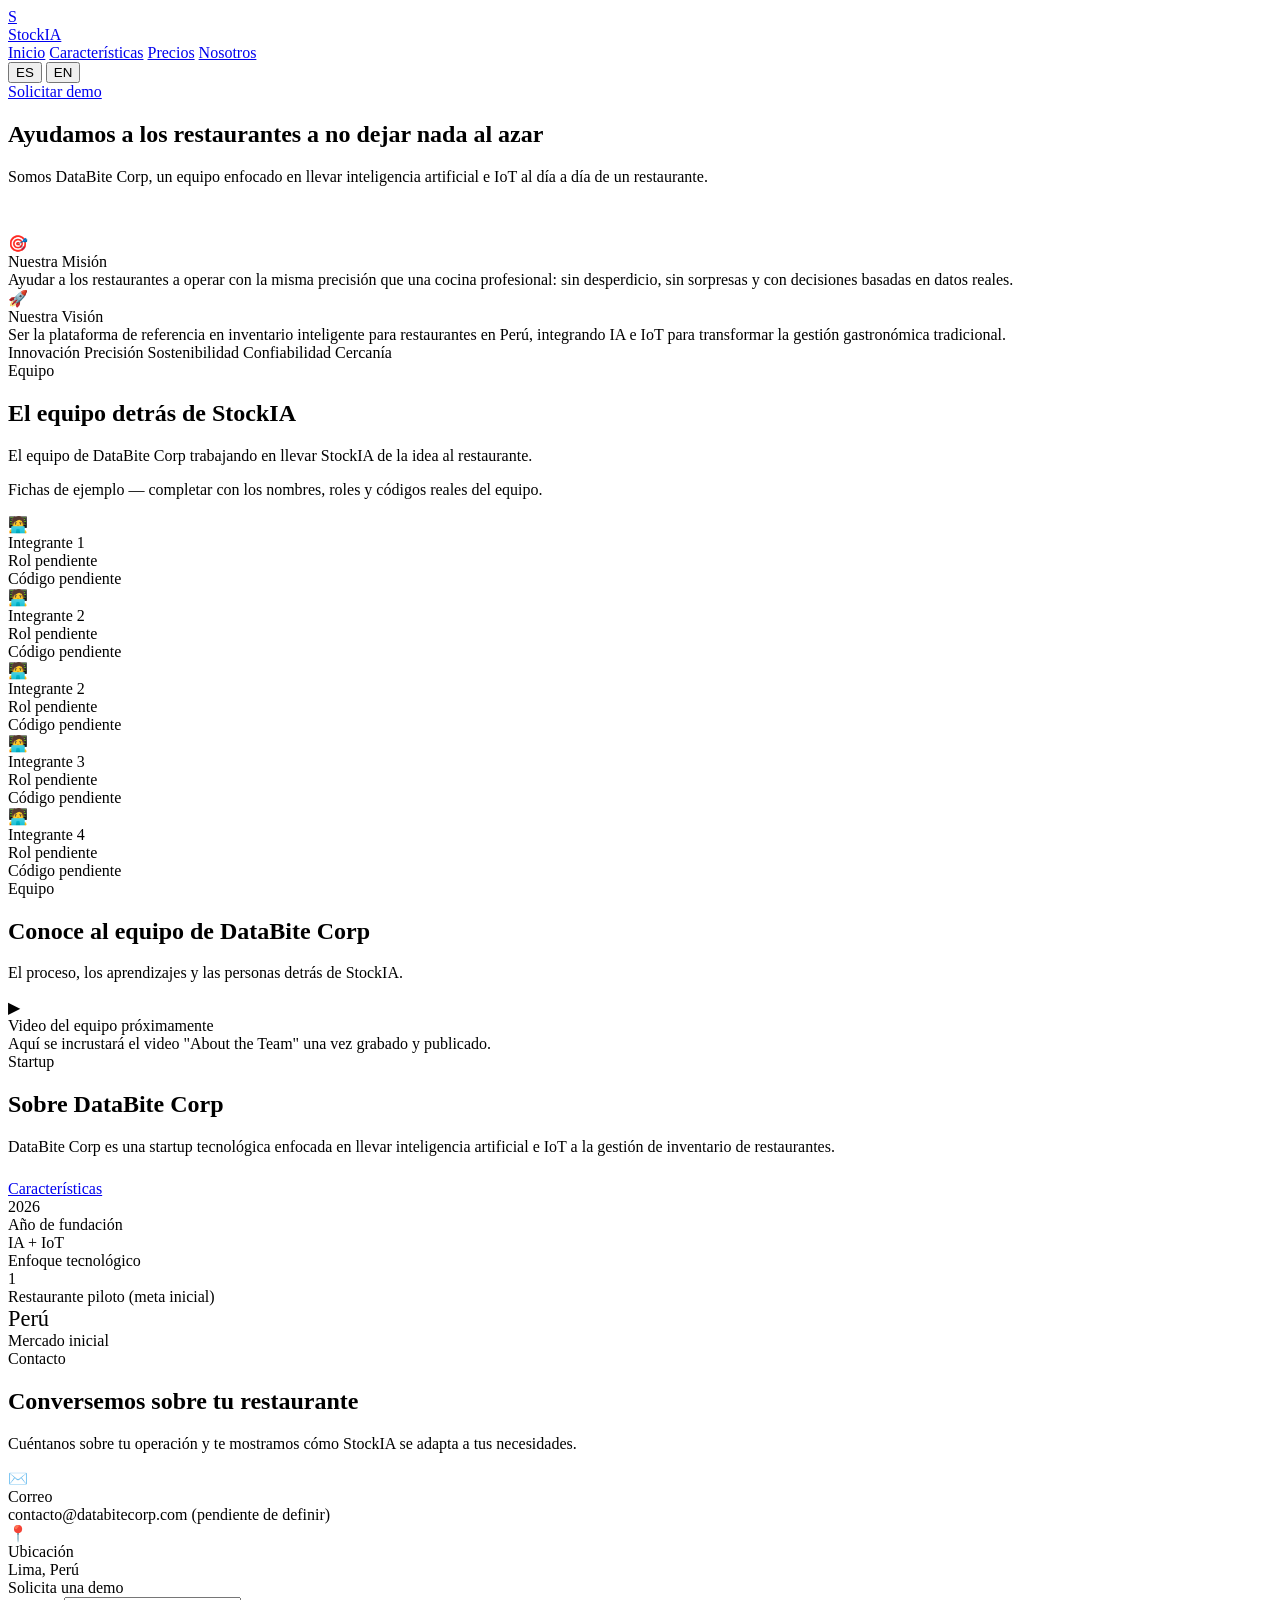
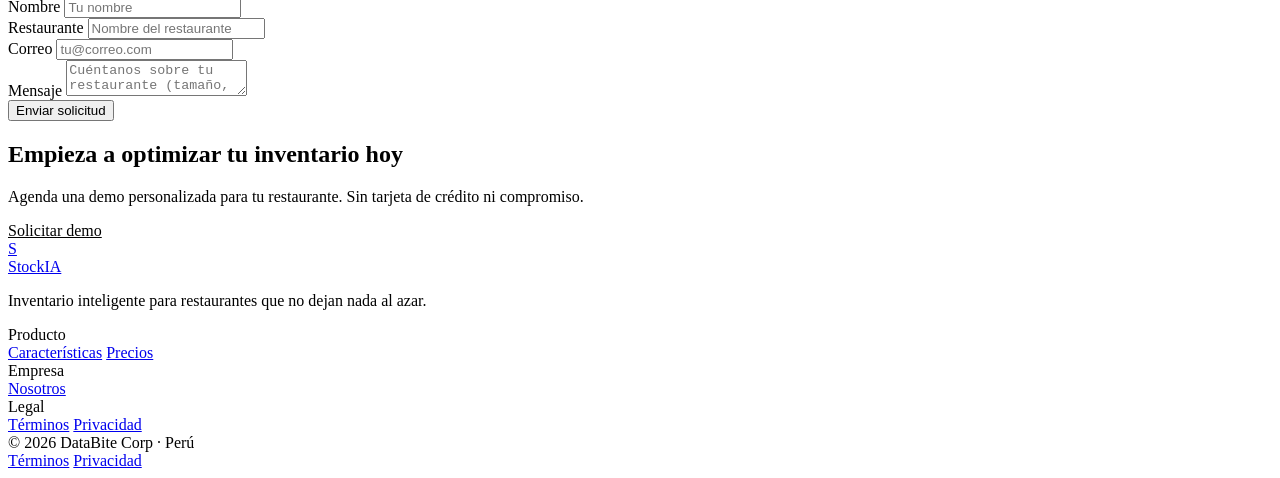
==== about.html @ 2efd03ab "feat: add about section" ====
<!DOCTYPE html>
<html lang="es">
<head>
  <meta charset="UTF-8" />
  <meta name="viewport" content="width=device-width, initial-scale=1.0" />
  <title>Nosotros — StockIA</title>
  <meta name="description" content="Somos DataBite Corp, el equipo detrás de StockIA, inventario inteligente para restaurantes." />
  <link rel="stylesheet" href="css/styles.css" />
</head>
<body>

<nav class="navbar">
  <div class="navbar-container">
    <a class="navbar-logo" href="index.html">
      <div class="logo-icon"><span>S</span></div>
      <span class="logo-name brand-font">StockIA</span>
    </a>
    <div class="navbar-links">
      <a href="index.html" data-i18n="nav.home">Inicio</a>
      <a href="features.html" data-i18n="nav.features">Características</a>
      <a href="pricing.html" data-i18n="nav.pricing">Precios</a>
      <a href="about.html" class="active" data-i18n="nav.about">Nosotros</a>
    </div>
    <div class="navbar-actions">
      <div class="lang-switcher">
        <button class="lang-btn active" data-lang="es">ES</button>
        <button class="lang-btn" data-lang="en">EN</button>
      </div>
      <a href="#" class="btn btn-primary btn-sm" data-i18n="nav.demo">Solicitar demo</a>
    </div>
  </div>
</nav>

<section class="about-hero">
  <div class="container">
    <h1 class="section-title white" data-i18n="ab.hero.title">
      Ayudamos a los restaurantes a no dejar nada al azar
    </h1>
    <p class="section-sub white" data-i18n="ab.hero.sub">
      Somos DataBite Corp, un equipo enfocado en llevar inteligencia artificial e IoT al día a día de un restaurante.
    </p>

    <div class="mission-grid" style="margin-top:3rem;">
      <div class="mission-card">
        <div class="mission-card-icon">🎯</div>
        <div class="mission-card-title" data-i18n="ab.m1.title">Nuestra Misión</div>
        <div class="mission-card-text" data-i18n="ab.m1.text">Ayudar a los restaurantes a operar con la misma precisión que una cocina profesional: sin desperdicio, sin sorpresas y con decisiones basadas en datos reales.</div>
      </div>
      <div class="mission-card">
        <div class="mission-card-icon">🚀</div>
        <div class="mission-card-title" data-i18n="ab.m2.title">Nuestra Visión</div>
        <div class="mission-card-text" data-i18n="ab.m2.text">Ser la plataforma de referencia en inventario inteligente para restaurantes en Perú, integrando IA e IoT para transformar la gestión gastronómica tradicional.</div>
      </div>
    </div>
 
    <div class="values-row">
      <span class="value-chip" data-i18n="ab.val1">Innovación</span>
      <span class="value-chip" data-i18n="ab.val2">Precisión</span>
      <span class="value-chip" data-i18n="ab.val3">Sostenibilidad</span>
      <span class="value-chip" data-i18n="ab.val4">Confiabilidad</span>
      <span class="value-chip" data-i18n="ab.val5">Cercanía</span>
    </div>
  </div>
</section>

<section class="team-section">
  <div class="container">
    <div class="section-header center">
      <span class="section-tag" data-i18n="ab.team.tag">Equipo</span>
      <h2 class="section-title" data-i18n="ab.team.title">El equipo detrás de StockIA</h2>
      <p class="section-sub" data-i18n="ab.team.sub">El equipo de DataBite Corp trabajando en llevar StockIA de la idea al restaurante.</p>
    </div>
    <p class="team-note" data-i18n="ab.team.note">Fichas de ejemplo — completar con los nombres, roles y códigos reales del equipo.</p>
    <div class="team-grid">

      <div class="team-card">
        <div class="team-avatar">🧑‍💻</div>
        <div class="team-name" data-i18n="ab.t1.name">Integrante 1</div>
        <div class="team-role" data-i18n="ab.t1.role">Rol pendiente</div>
        <span class="team-badge" data-i18n="ab.t1.badge">Código pendiente</span>
      </div>

      <div class="team-card">
        <div class="team-avatar">🧑‍💻</div>
        <div class="team-name" data-i18n="ab.t2.name">Integrante 2</div>
        <div class="team-role" data-i18n="ab.t2.role">Rol pendiente</div>
        <span class="team-badge" data-i18n="ab.t2.badge">Código pendiente</span>
      </div>

            <div class="team-card">
        <div class="team-avatar">🧑‍💻</div>
        <div class="team-name" data-i18n="ab.t3.name">Integrante 2</div>
        <div class="team-role" data-i18n="ab.t3.role">Rol pendiente</div>
        <span class="team-badge" data-i18n="ab.t3.badge">Código pendiente</span>
      </div>

      <div class="team-card">
        <div class="team-avatar">🧑‍💻</div>
        <div class="team-name" data-i18n="ab.t4.name">Integrante 3</div>
        <div class="team-role" data-i18n="ab.t4.role">Rol pendiente</div>
        <span class="team-badge" data-i18n="ab.t4.badge">Código pendiente</span>
      </div>

      <div class="team-card">
        <div class="team-avatar">🧑‍💻</div>
        <div class="team-name" data-i18n="ab.t5.name">Integrante 4</div>
        <div class="team-role" data-i18n="ab.t5.role">Rol pendiente</div>
        <span class="team-badge" data-i18n="ab.t5.badge">Código pendiente</span>
      </div>

    </div>
  </div>
</section>

<section class="video-section">
  <div class="container">
    <div class="section-header center">
      <span class="section-tag" data-i18n="ab.vid.tag">Equipo</span>
      <h2 class="section-title" data-i18n="ab.vid.title">Conoce al equipo de DataBite Corp</h2>
      <p class="section-sub" style="margin-inline:auto;" data-i18n="ab.vid.sub">El proceso, los aprendizajes y las personas detrás de StockIA.</p>
    </div>
    <!--
      PENDIENTE: cuando exista el video "About the Team", reemplazar el bloque
      .video-placeholder de abajo por:
      <div class="video-wrapper">
        <iframe src="https://www.youtube.com/embed/VIDEO_ID" title="DataBite Corp — About the Team"
          frameborder="0" allowfullscreen></iframe>
      </div>
    -->
    <div class="video-placeholder">
      <div class="video-placeholder-icon">▶</div>
      <div class="video-placeholder-title" data-i18n="ab.vid.ph.title">Video del equipo próximamente</div>
      <div class="video-placeholder-text" data-i18n="ab.vid.ph.text">Aquí se incrustará el video "About the Team" una vez grabado y publicado.</div>
    </div>
  </div>
</section>

<section class="startup-section">
  <div class="container">
    <div class="startup-grid">
      <div class="startup-text">
        <span class="section-tag" data-i18n="ab.s.tag">Startup</span>
        <h2 class="section-title" data-i18n="ab.s.title">Sobre DataBite Corp</h2>
        <p class="section-sub" data-i18n="ab.s.sub">DataBite Corp es una startup tecnológica enfocada en llevar inteligencia artificial e IoT a la gestión de inventario de restaurantes.</p>
        <div style="margin-top:1.5rem;">
          <a href="features.html" class="btn btn-primary" data-i18n="nav.features">Características</a>
        </div>
      </div>
      <div class="startup-stats">
        <div class="startup-stat">
          <div class="startup-stat-val" data-i18n="ab.s.s1.val">2026</div>
          <div class="startup-stat-lbl" data-i18n="ab.s.s1.lbl">Año de fundación</div>
        </div>
        <div class="startup-stat">
          <div class="startup-stat-val" data-i18n="ab.s.s2.val">IA + IoT</div>
          <div class="startup-stat-lbl" data-i18n="ab.s.s2.lbl">Enfoque tecnológico</div>
        </div>
        <div class="startup-stat">
          <div class="startup-stat-val" data-i18n="ab.s.s3.val">1</div>
          <div class="startup-stat-lbl" data-i18n="ab.s.s3.lbl">Restaurante piloto (meta inicial)</div>
        </div>
        <div class="startup-stat">
          <div class="startup-stat-val brand-font" style="font-size:1.4rem;" data-i18n="ab.s.s4.val">Perú</div>
          <div class="startup-stat-lbl" data-i18n="ab.s.s4.lbl">Mercado inicial</div>
        </div>
      </div>
    </div>
  </div>
</section>

<section class="contact-section" id="contacto">
  <div class="container">
    <div class="contact-grid">
      <div>
        <span class="section-tag" data-i18n="ct.tag">Contacto</span>
        <h2 class="section-title" data-i18n="ct.title">Conversemos sobre tu restaurante</h2>
        <p class="section-sub mb-8" data-i18n="ct.sub">Cuéntanos sobre tu operación y te mostramos cómo StockIA se adapta a tus necesidades.</p>
        <div class="contact-item">
          <div class="contact-icon-wrap">✉️</div>
          <div>
            <div class="contact-item-title" data-i18n="ct.mail.title">Correo</div>
            <div class="contact-item-val" data-i18n="ct.mail.val">contacto@databitecorp.com (pendiente de definir)</div>
          </div>
        </div>
        <div class="contact-item">
          <div class="contact-icon-wrap">📍</div>
          <div>
            <div class="contact-item-title" data-i18n="ct.loc.title">Ubicación</div>
            <div class="contact-item-val" data-i18n="ct.loc.val">Lima, Perú</div>
          </div>
        </div>
      </div>
      <div class="contact-form">
        <div class="form-title" data-i18n="ct.form.title">Solicita una demo</div>
        <form id="contactForm">
          <div class="form-row">
            <div class="form-group">
              <label class="form-label" data-i18n="ct.form.name">Nombre</label>
              <input class="form-input" type="text" data-i18n="ct.form.ph.name" placeholder="Tu nombre" required>
            </div>
            <div class="form-group">
              <label class="form-label" data-i18n="ct.form.business">Restaurante</label>
              <input class="form-input" type="text" data-i18n="ct.form.ph.business" placeholder="Nombre del restaurante">
            </div>
          </div>
          <div class="form-group">
            <label class="form-label" data-i18n="ct.form.email">Correo</label>
            <input class="form-input" type="email" data-i18n="ct.form.ph.email" placeholder="tu@correo.com" required>
          </div>
          <div class="form-group">
            <label class="form-label" data-i18n="ct.form.msg">Mensaje</label>
            <textarea class="form-textarea" data-i18n="ct.form.ph.msg" placeholder="Cuéntanos sobre tu restaurante (tamaño, tipo de cocina, etc.)"></textarea>
          </div>
          <button type="submit" class="btn btn-accent btn-full" data-i18n="ct.form.submit">Enviar solicitud</button>
        </form>
      </div>
    </div>
  </div>
</section>

<section class="cta-banner">
  <div class="container">
    <h2 class="section-title" data-i18n="cta.title">Empieza a optimizar tu inventario hoy</h2>
    <p class="section-sub white" data-i18n="cta.sub">Agenda una demo personalizada para tu restaurante. Sin tarjeta de crédito ni compromiso.</p>
    <div class="cta-banner-btns">
      <a href="#contacto" class="btn btn-lg" style="background:white;color:var(--primary);border-color:white;" data-i18n="cta.btn1">Solicitar demo</a>
    </div>
  </div>
</section>

<footer class="footer">
  <div class="container">
    <div class="footer-grid">
      <div class="footer-brand">
        <a class="navbar-logo" href="index.html">
          <div class="logo-icon"><span>S</span></div>
          <span class="logo-name brand-font">StockIA</span>
        </a>
        <p class="footer-tagline" data-i18n="ft.tagline">Inventario inteligente para restaurantes que no dejan nada al azar.</p>
      </div>
      <div>
        <div class="footer-col-title" data-i18n="ft.product">Producto</div>
        <div class="footer-links-list">
          <a href="features.html" data-i18n="nav.features">Características</a>
          <a href="pricing.html" data-i18n="nav.pricing">Precios</a>
        </div>
      </div>
      <div>
        <div class="footer-col-title" data-i18n="ft.company">Empresa</div>
        <div class="footer-links-list">
          <a href="about.html" data-i18n="nav.about">Nosotros</a>
        </div>
      </div>
      <div>
        <div class="footer-col-title" data-i18n="ft.legal">Legal</div>
        <div class="footer-links-list">
          <a href="#" data-i18n="ft.terms">Términos</a>
          <a href="#" data-i18n="ft.privacy">Privacidad</a>
        </div>
      </div>
    </div>
    <div class="footer-bottom">
      <span class="footer-copy" data-i18n="ft.copy">© 2026 DataBite Corp · Perú</span>
      <div class="footer-legal">
        <a href="#" data-i18n="ft.terms">Términos</a>
        <a href="#" data-i18n="ft.privacy">Privacidad</a>
      </div>
    </div>
  </div>
</footer>

<script src="js/i18n.js"></script>
<script src="js/main.js"></script>
</body>
</html>
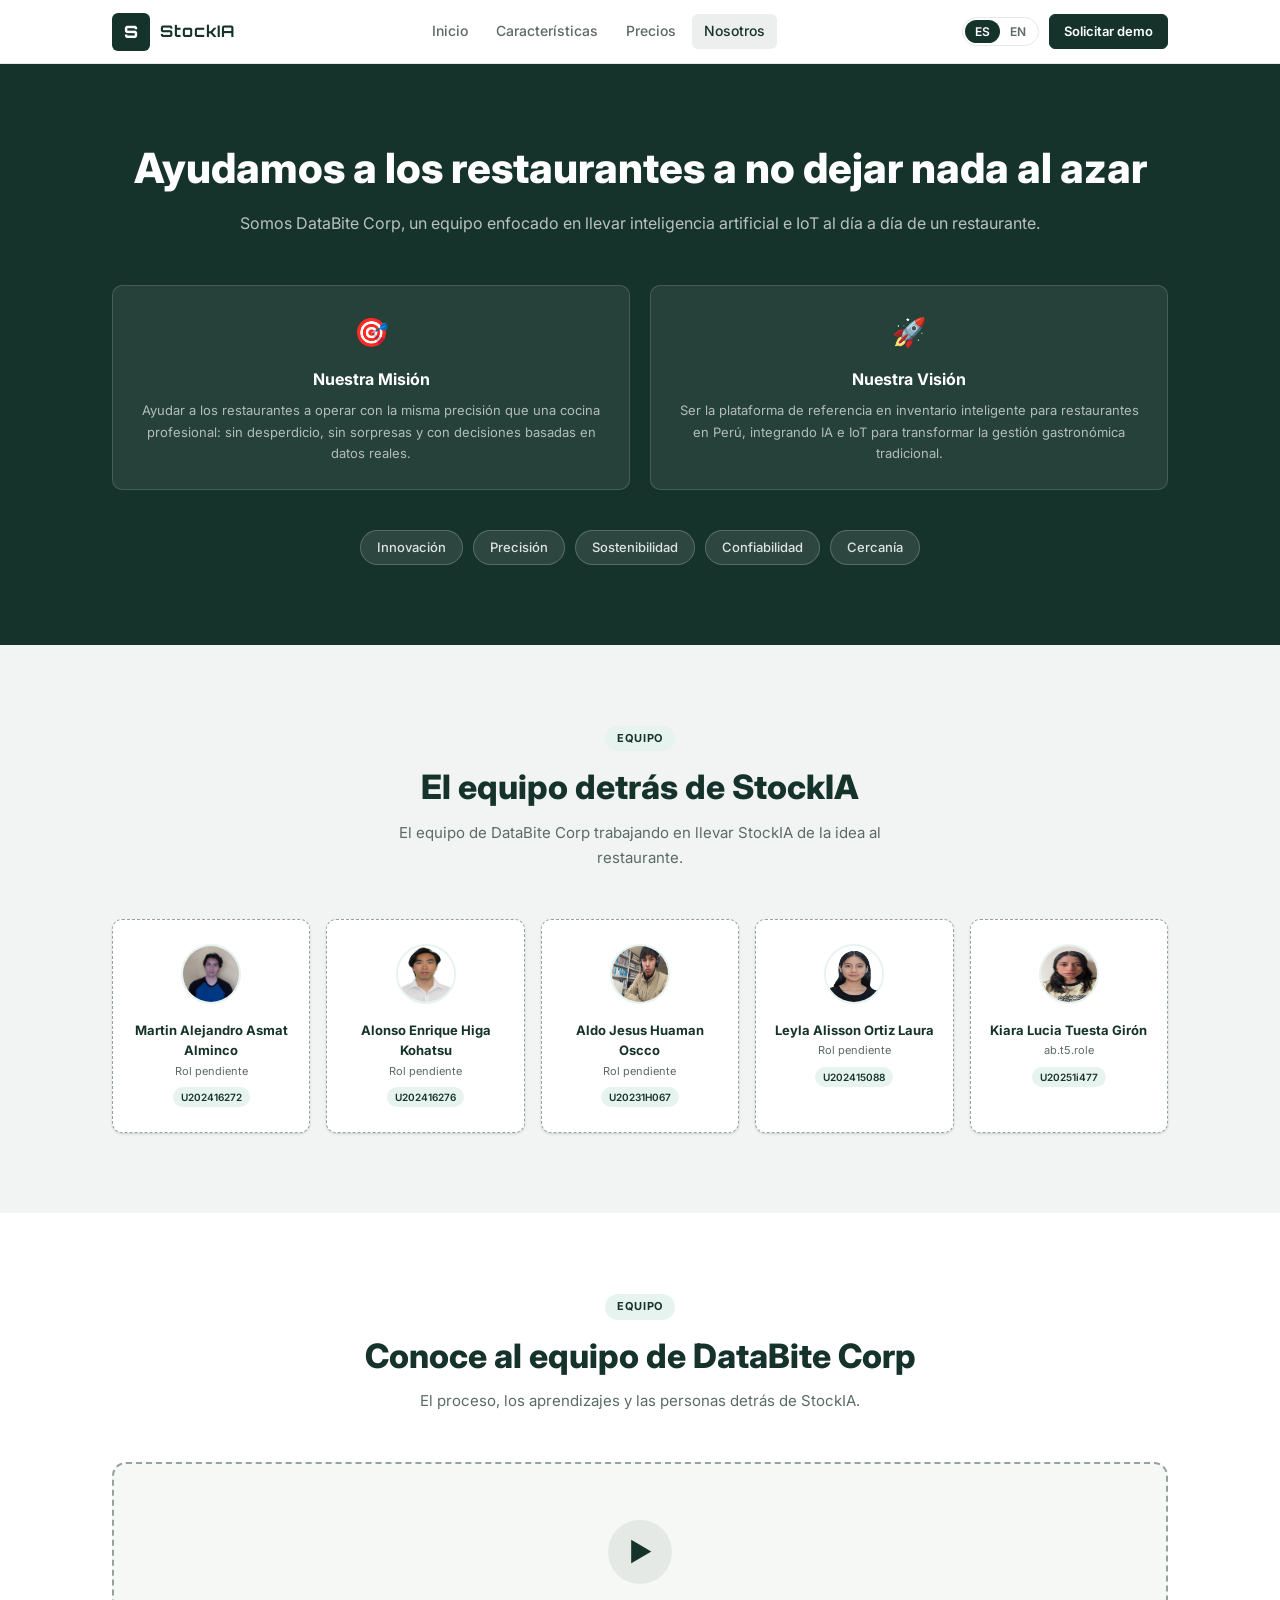
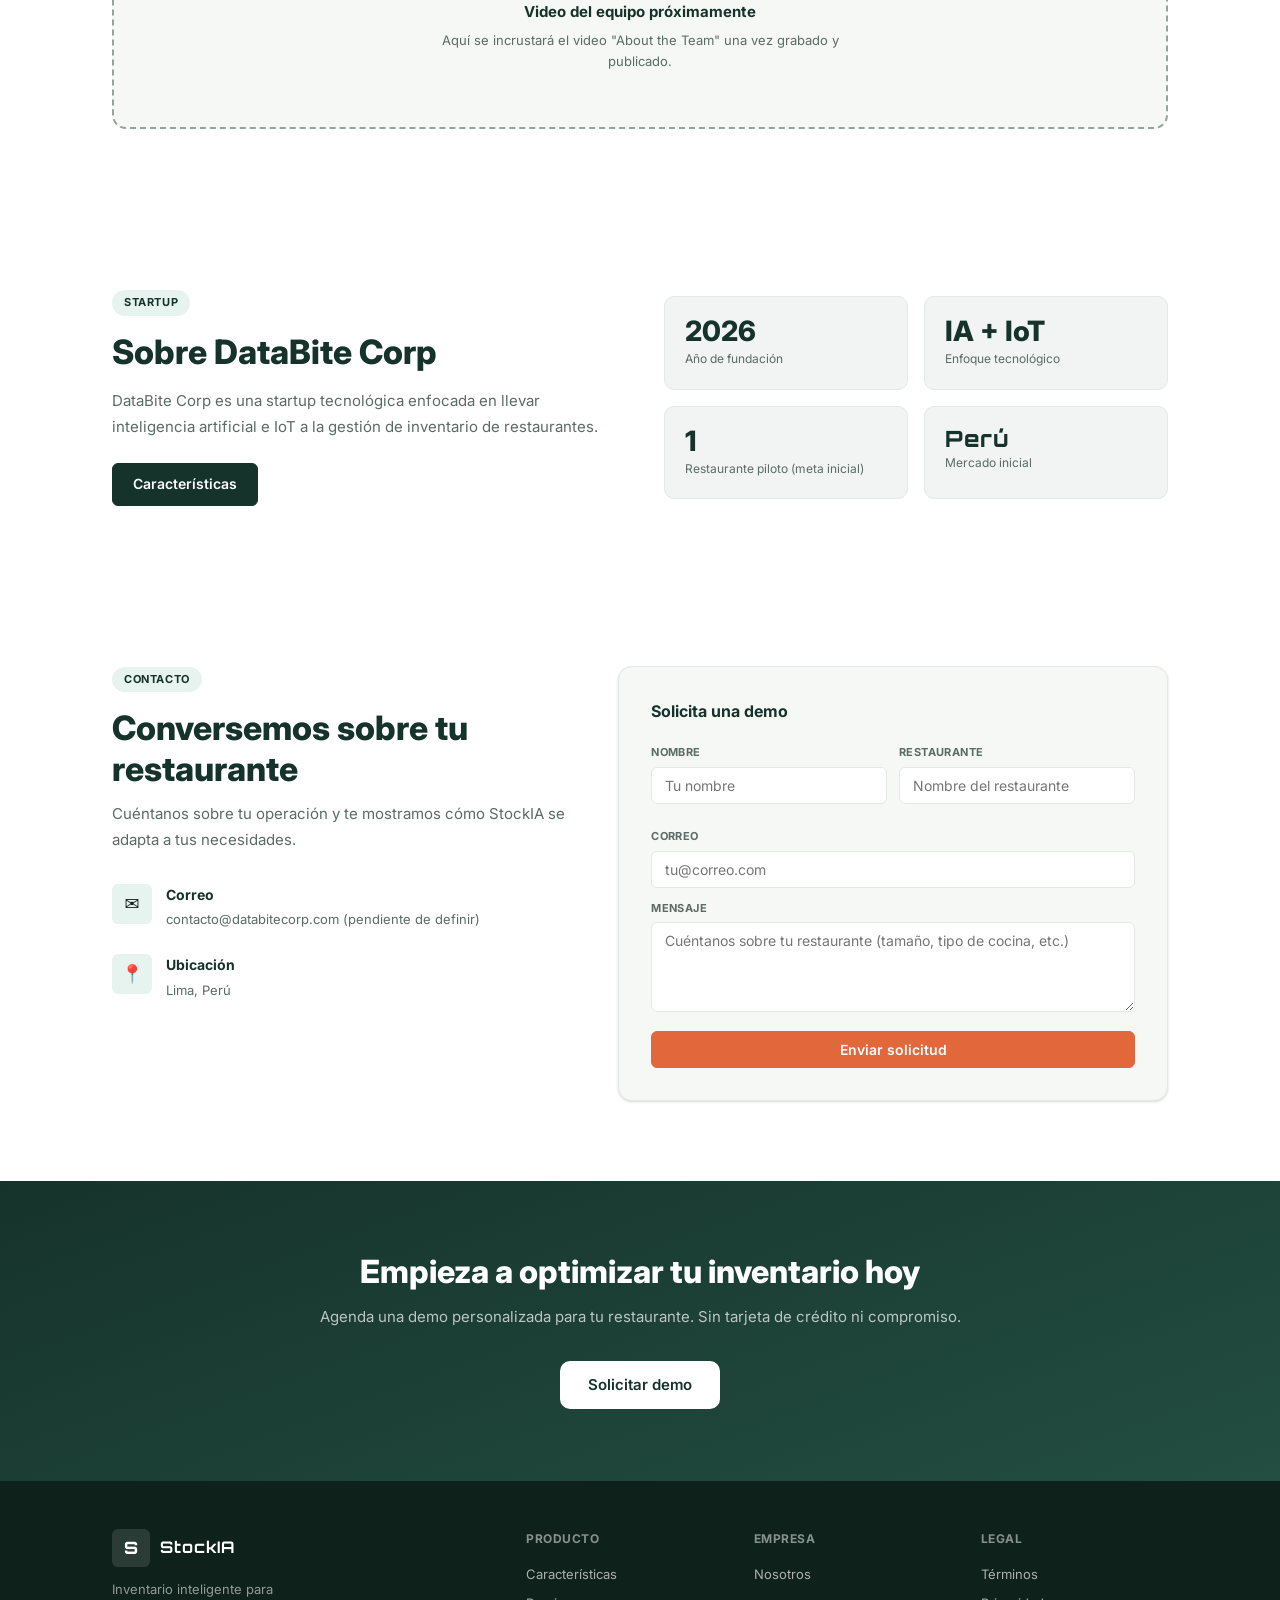
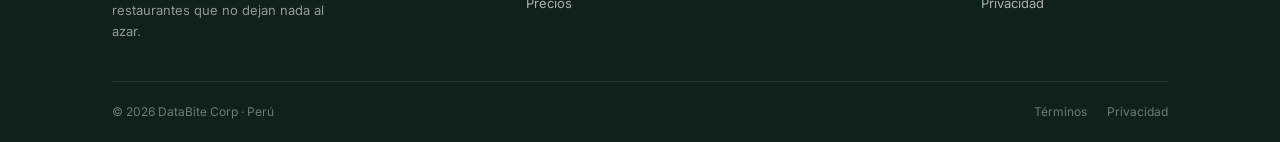
==== commit 61b1af1e: "feat(about): add team members section" ====
--- a/about.html
+++ b/about.html
@@ -70,42 +70,42 @@
       <h2 class="section-title" data-i18n="ab.team.title">El equipo detrás de StockIA</h2>
       <p class="section-sub" data-i18n="ab.team.sub">El equipo de DataBite Corp trabajando en llevar StockIA de la idea al restaurante.</p>
     </div>
-    <p class="team-note" data-i18n="ab.team.note">Fichas de ejemplo — completar con los nombres, roles y códigos reales del equipo.</p>
+
     <div class="team-grid">
 
       <div class="team-card">
-        <div class="team-avatar">🧑‍💻</div>
-        <div class="team-name" data-i18n="ab.t1.name">Integrante 1</div>
-        <div class="team-role" data-i18n="ab.t1.role">Rol pendiente</div>
-        <span class="team-badge" data-i18n="ab.t1.badge">Código pendiente</span>
-      </div>
-
-      <div class="team-card">
-        <div class="team-avatar">🧑‍💻</div>
-        <div class="team-name" data-i18n="ab.t2.name">Integrante 2</div>
-        <div class="team-role" data-i18n="ab.t2.role">Rol pendiente</div>
-        <span class="team-badge" data-i18n="ab.t2.badge">Código pendiente</span>
-      </div>
-
-            <div class="team-card">
-        <div class="team-avatar">🧑‍💻</div>
-        <div class="team-name" data-i18n="ab.t3.name">Integrante 2</div>
-        <div class="team-role" data-i18n="ab.t3.role">Rol pendiente</div>
-        <span class="team-badge" data-i18n="ab.t3.badge">Código pendiente</span>
-      </div>
-
-      <div class="team-card">
-        <div class="team-avatar">🧑‍💻</div>
-        <div class="team-name" data-i18n="ab.t4.name">Integrante 3</div>
-        <div class="team-role" data-i18n="ab.t4.role">Rol pendiente</div>
-        <span class="team-badge" data-i18n="ab.t4.badge">Código pendiente</span>
-      </div>
-
-      <div class="team-card">
-        <div class="team-avatar">🧑‍💻</div>
-        <div class="team-name" data-i18n="ab.t5.name">Integrante 4</div>
-        <div class="team-role" data-i18n="ab.t5.role">Rol pendiente</div>
-        <span class="team-badge" data-i18n="ab.t5.badge">Código pendiente</span>
+        <img src="assets/img/members-profile/martin-foto.jpg" alt="Martin Alejandro Asmat Alminco" class="team-avatar">
+        <div class="team-name">Martin Alejandro Asmat Alminco</div>
+        <div class="team-role" data-i18n="ab.t1.role">Product Manager</div>
+        <span class="team-badge">U202416272</span>
+      </div>
+
+      <div class="team-card">
+        <img src="assets/img/members-profile/alonso-higa-image.jpg" alt="Alonso Enrique Higa Kohatsu" class="team-avatar">
+          <div class="team-name">Alonso Enrique Higa Kohatsu</div>
+          <div class="team-role" data-i18n="ab.t2.role">Backend Developer</div>
+          <span class="team-badge">U202416276</span>
+      </div>
+
+      <div class="team-card">
+        <img src="assets/img/members-profile/aldo-huaman.jpeg" alt="Aldo Jesus Huaman Oscco" class="team-avatar">
+        <div class="team-name">Aldo Jesus Huaman Oscco</div>
+        <div class="team-role" data-i18n="ab.t3.role">Desarrollador</div>
+        <span class="team-badge">U20231H067</span>
+      </div>
+
+      <div class="team-card">
+        <img src="assets/img/members-profile/leyla-ortiz.JPG" alt="Leyla Alisson Ortiz Laura" class="team-avatar">
+        <div class="team-name">Leyla Alisson Ortiz Laura</div>
+        <div class="team-role" data-i18n="ab.t4.role">Frontend Developer</div>
+        <span class="team-badge">U202415088</span>
+      </div>
+
+      <div class="team-card">
+        <img src="assets/img/members-profile/kiara-tuesta.jpeg" alt="Kiara Lucia Tuesta Girón" class="team-avatar">
+        <div class="team-name">Kiara Lucia Tuesta Girón</div>
+        <div class="team-role" data-i18n="ab.t5.role">UX/UI Designer</div>
+        <span class="team-badge">U20251i477</span>
       </div>
 
     </div>
--- a/css/styles.css
+++ b/css/styles.css
@@ -0,0 +1,1089 @@
+/* ============================================================
+   STOCKIA WEBSITE — STYLESHEET
+   Startup: DataBite Corp · Perú · 2026
+   ============================================================ */
+
+/* 1. FONTS -------------------------------------------------- */
+@import url('https://fonts.googleapis.com/css2?family=Orbitron:wght@400;600;700;800;900&family=Inter:wght@300;400;500;600;700;800&display=swap');
+
+/* 2. RESET -------------------------------------------------- */
+*, *::before, *::after { box-sizing: border-box; margin: 0; padding: 0; }
+html { scroll-behavior: smooth; }
+img, svg { display: block; max-width: 100%; }
+a { text-decoration: none; }
+button { font-family: inherit; cursor: pointer; }
+ul { list-style: none; }
+
+/* 3. CSS VARIABLES — STOCKIA PALETTE ------------------------
+   NOTA: paleta provisional (placeholder) pensada para un producto
+   de inventario inteligente + IA para restaurantes. Reemplazar los
+   valores hexadecimales cuando el equipo defina el brandbook final.
+   Se mantienen los NOMBRES de variable usados en el proyecto Qullqa
+   (--bg-blue, --primary, etc.) por compatibilidad de los componentes,
+   aunque el valor apunte ahora a un tono distinto de la paleta. */
+:root {
+  /* Primary — Verde bosque profundo (tecnología + sostenibilidad) */
+  --primary:        #16332B;
+  --primary-dark:   #0E211B;
+  --primary-hover:  #1F4438;
+  --primary-alpha:  rgba(22, 51, 43, 0.08);
+  --primary-alpha2: rgba(22, 51, 43, 0.15);
+
+  /* Accent — Terracota cálido (gastronomía, apetito, CTA) */
+  --accent:         #E2673B;
+  --accent-dark:    #C6522A;
+  --accent-alpha:   rgba(226, 103, 59, 0.12);
+
+  /* Secondary — Gris verdoso neutro */
+  --gray:          #5B6B66;
+  --gray-light:    #94A3A0;
+  --gray-border:   #E4E8E6;
+  --gray-100:      #F1F4F2;
+  --gray-50:       #F6F8F6;
+  --off-white:     #FAFAF8;
+
+  /* Semantic colors (alertas de inventario / IoT) */
+  --danger:        #EF4444;
+  --danger-light:  #FEE2E2;
+  --warning:       #FACC15;
+  --warning-light: #FEF3C7;
+  --success:       #22C55E;
+  --success-light: #DCFCE7;
+
+  /* Background accents (nombres heredados de Qullqa: bg-blue/bg-cream) */
+  --bg-blue:   #E7F3EF; /* ahora un teal claro */
+  --bg-cream:  #FDF3E9; /* crema cálido */
+
+  /* Text */
+  --text:      #16211D;
+  --text-muted:#5B6B66;
+  --white:     #FFFFFF;
+
+  /* Shadows */
+  --shadow-sm: 0 1px 2px rgba(0,0,0,.06), 0 1px 3px rgba(0,0,0,.1);
+  --shadow:    0 2px 8px rgba(22,51,43,.08), 0 1px 3px rgba(22,51,43,.05);
+  --shadow-md: 0 4px 16px rgba(22,51,43,.1), 0 2px 6px rgba(22,51,43,.06);
+  --shadow-lg: 0 10px 30px rgba(22,51,43,.12), 0 4px 10px rgba(22,51,43,.07);
+
+  /* Radii */
+  --r-xs: 4px;
+  --r-sm: 6px;
+  --r:    10px;
+  --r-md: 14px;
+  --r-lg: 20px;
+  --r-xl: 28px;
+  --r-full: 9999px;
+
+  /* Spacing */
+  --section-y: 5rem;
+  --container: 1120px;
+  --navbar-h: 64px;
+}
+
+/* 4. BASE / TYPOGRAPHY ------------------------------------- */
+body {
+  font-family: 'Inter', 'Segoe UI', system-ui, sans-serif;
+  font-size: 15px;
+  color: var(--text);
+  background: var(--white);
+  line-height: 1.6;
+  -webkit-font-smoothing: antialiased;
+}
+
+.brand-font {
+  font-family: 'Orbitron', 'Segoe UI Emoji', sans-serif;
+  letter-spacing: 0.5px;
+}
+
+h1, h2, h3, h4 { line-height: 1.2; font-weight: 700; color: var(--primary); }
+p { color: var(--text-muted); line-height: 1.7; }
+
+/* 5. LAYOUT ------------------------------------------------ */
+.container {
+  max-width: var(--container);
+  margin: 0 auto;
+  padding: 0 2rem;
+}
+section { padding: var(--section-y) 0; }
+
+/* 6. NAVBAR ------------------------------------------------ */
+.navbar {
+  position: sticky;
+  top: 0;
+  z-index: 200;
+  background: rgba(255,255,255,0.95);
+  backdrop-filter: blur(10px);
+  border-bottom: 1px solid var(--gray-border);
+  height: var(--navbar-h);
+}
+.navbar-container {
+  max-width: var(--container);
+  margin: 0 auto;
+  padding: 0 2rem;
+  height: 100%;
+  display: flex;
+  align-items: center;
+  justify-content: space-between;
+  gap: 2rem;
+}
+.navbar-logo {
+  display: flex;
+  align-items: center;
+  gap: 10px;
+  flex-shrink: 0;
+}
+/* Placeholder de logo: reemplazar este bloque por <img src="assets/img/logo.png">
+   en todas las páginas cuando el equipo tenga el logo definitivo de StockIA. */
+.logo-icon {
+  width: 38px; height: 38px;
+  background: var(--primary);
+  border-radius: var(--r-sm);
+  display: flex;
+  align-items: center;
+  justify-content: center;
+  flex-shrink: 0;
+}
+.logo-icon span {
+  font-family: 'Orbitron', sans-serif;
+  color: var(--white);
+  font-weight: 800;
+  font-size: 17px;
+}
+.logo-name {
+  font-family: 'Orbitron', sans-serif;
+  font-size: 16px;
+  font-weight: 700;
+  color: var(--primary);
+  letter-spacing: 1px;
+}
+.navbar-links {
+  display: flex;
+  gap: 0.25rem;
+  align-items: center;
+}
+.navbar-links a {
+  font-size: 14px;
+  font-weight: 500;
+  color: var(--text-muted);
+  padding: 6px 12px;
+  border-radius: var(--r-sm);
+  transition: color .15s, background .15s;
+}
+.navbar-links a:hover,
+.navbar-links a.active { color: var(--primary); background: var(--primary-alpha); }
+.navbar-actions {
+  display: flex;
+  align-items: center;
+  gap: 10px;
+  flex-shrink: 0;
+}
+
+/* 7. BUTTONS ----------------------------------------------- */
+.btn {
+  display: inline-flex;
+  align-items: center;
+  justify-content: center;
+  gap: 7px;
+  font-size: 14px;
+  font-weight: 600;
+  border-radius: var(--r-sm);
+  border: none;
+  padding: 9px 20px;
+  transition: all .18s;
+  cursor: pointer;
+  white-space: nowrap;
+}
+.btn-primary {
+  background: var(--primary);
+  color: var(--white);
+  border: 1.5px solid var(--primary);
+}
+.btn-primary:hover { background: var(--primary-hover); border-color: var(--primary-hover); transform: translateY(-1px); box-shadow: var(--shadow-md); }
+.btn-accent {
+  background: var(--accent);
+  color: var(--white);
+  border: 1.5px solid var(--accent);
+}
+.btn-accent:hover { background: var(--accent-dark); border-color: var(--accent-dark); transform: translateY(-1px); box-shadow: var(--shadow-md); }
+.btn-outline {
+  background: transparent;
+  color: var(--primary);
+  border: 1.5px solid var(--primary);
+}
+.btn-outline:hover { background: var(--primary-alpha); transform: translateY(-1px); }
+.btn-ghost {
+  background: transparent;
+  color: var(--text-muted);
+  border: 1px solid var(--gray-border);
+}
+.btn-ghost:hover { color: var(--primary); border-color: var(--primary); }
+.btn-light {
+  background: rgba(255,255,255,.12);
+  color: var(--white);
+  border: 1px solid rgba(255,255,255,.25);
+}
+.btn-light:hover { background: rgba(255,255,255,.22); }
+.btn-lg { padding: 12px 28px; font-size: 15px; border-radius: var(--r); }
+.btn-sm { padding: 6px 14px; font-size: 13px; }
+.btn-full { width: 100%; }
+
+/* 8. BADGES & TAGS ----------------------------------------- */
+.section-tag {
+  display: inline-block;
+  background: var(--bg-blue);
+  color: var(--primary);
+  font-size: 11px;
+  font-weight: 700;
+  padding: 4px 12px;
+  border-radius: var(--r-full);
+  text-transform: uppercase;
+  letter-spacing: 0.6px;
+  margin-bottom: 1rem;
+}
+.section-tag.accent  { background: var(--accent-alpha); color: var(--accent-dark); }
+.section-tag.warning { background: var(--warning-light); color: #92400e; }
+.section-tag.success { background: var(--success-light); color: #166534; }
+.section-tag.white   { background: rgba(255,255,255,.12); color: rgba(255,255,255,.85); }
+
+.pill {
+  display: inline-flex;
+  align-items: center;
+  gap: 7px;
+  background: var(--white);
+  border: 1px solid var(--gray-border);
+  color: var(--text-muted);
+  font-size: 12px;
+  font-weight: 500;
+  padding: 5px 14px;
+  border-radius: var(--r-full);
+  margin-bottom: 1.25rem;
+}
+.pill-dot {
+  width: 7px; height: 7px;
+  border-radius: 50%;
+  background: var(--success);
+  flex-shrink: 0;
+}
+
+/* 9. SECTION HEADERS --------------------------------------- */
+.section-header { margin-bottom: 3rem; }
+.section-header.center { text-align: center; }
+.section-header.center .section-sub { margin-inline: auto; }
+.section-title {
+  font-size: clamp(1.6rem, 3vw, 2.1rem);
+  font-weight: 800;
+  color: var(--primary);
+  line-height: 1.2;
+  margin-bottom: 0.75rem;
+}
+.section-title em { font-style: normal; color: var(--accent); }
+.section-title.white { color: var(--white); }
+.section-sub {
+  font-size: 15px;
+  color: var(--text-muted);
+  line-height: 1.7;
+  max-width: 560px;
+}
+.section-sub.white { color: rgba(255,255,255,.7); max-width: 100%; }
+
+/* 10. HERO SECTION ----------------------------------------- */
+.hero {
+  padding: 5rem 0 4rem;
+  background: linear-gradient(135deg, #F6F8F6 0%, #EAF3EE 60%, var(--bg-blue) 100%);
+  overflow: hidden;
+}
+.hero-grid {
+  display: grid;
+  grid-template-columns: 1fr 1fr;
+  gap: 4rem;
+  align-items: center;
+}
+.hero-copy { max-width: 520px; }
+.hero-title {
+  font-size: clamp(2rem, 4vw, 2.8rem);
+  font-weight: 800;
+  color: var(--primary);
+  line-height: 1.15;
+  margin-bottom: 1.25rem;
+}
+.hero-title .highlight { color: var(--accent); }
+.hero-desc {
+  font-size: 16px;
+  color: var(--text-muted);
+  line-height: 1.75;
+  margin-bottom: 2rem;
+  max-width: 460px;
+}
+.hero-btns {
+  display: flex;
+  gap: 12px;
+  flex-wrap: wrap;
+  margin-bottom: 2.5rem;
+}
+.hero-stats {
+  display: flex;
+  gap: 2rem;
+  flex-wrap: wrap;
+  padding-top: 1.5rem;
+  border-top: 1px solid var(--gray-border);
+}
+.stat-val {
+  font-size: 1.6rem;
+  font-weight: 800;
+  color: var(--primary);
+  line-height: 1;
+  margin-bottom: 3px;
+}
+.stat-lbl { font-size: 12px; color: var(--text-muted); }
+
+/* 10a. DASHBOARD MOCKUP (Hero visual) */
+.hero-visual {
+  background: var(--white);
+  border-radius: var(--r-md);
+  border: 1px solid var(--gray-border);
+  box-shadow: var(--shadow-lg);
+  overflow: hidden;
+}
+.hv-topbar {
+  background: var(--primary);
+  padding: 10px 16px;
+  display: flex;
+  align-items: center;
+  gap: 8px;
+}
+.hv-dot { width: 9px; height: 9px; border-radius: 50%; }
+.hv-title { font-size: 11px; color: rgba(255,255,255,.65); margin-left: 6px; font-weight: 500; }
+.hv-body { padding: 16px; }
+.hv-label { font-size: 11px; font-weight: 700; color: var(--primary); margin-bottom: 10px; }
+.hv-cards { display: grid; grid-template-columns: repeat(4, 1fr); gap: 8px; margin-bottom: 14px; }
+.hv-card {
+  background: var(--gray-50);
+  border-radius: var(--r-sm);
+  padding: 10px;
+  border: 1px solid var(--gray-border);
+}
+.hv-card-lbl { font-size: 9px; color: var(--text-muted); margin-bottom: 5px; font-weight: 500; }
+.hv-card-val { font-size: 17px; font-weight: 800; color: var(--primary); }
+.hv-card-val.warn   { color: #D97706; }
+.hv-card-val.danger { color: var(--danger); }
+.hv-card-val.green  { color: var(--success); }
+.hv-chart-lbl { font-size: 9px; color: var(--text-muted); margin-bottom: 8px; font-weight: 500; }
+.hv-bars { display: flex; align-items: flex-end; gap: 5px; height: 52px; }
+.hv-bar {
+  flex: 1;
+  background: var(--primary);
+  border-radius: 3px 3px 0 0;
+  opacity: 0.75;
+  transition: opacity .2s;
+}
+.hv-bar:hover { opacity: 1; }
+.hv-days { display: flex; justify-content: space-between; font-size: 8.5px; color: var(--text-muted); margin-top: 4px; }
+.hv-alert {
+  margin-top: 12px;
+  background: var(--danger-light);
+  border: 1px solid #FECACA;
+  border-radius: var(--r-sm);
+  padding: 8px 10px;
+  display: flex;
+  align-items: center;
+  gap: 8px;
+}
+.hv-alert-text { font-size: 10px; color: #991B1B; font-weight: 500; }
+.hv-alert-badge {
+  margin-left: auto;
+  background: var(--danger);
+  color: white;
+  font-size: 9px;
+  font-weight: 700;
+  padding: 2px 7px;
+  border-radius: var(--r-full);
+}
+.hv-alert-warn {
+  margin-top: 6px;
+  background: var(--warning-light);
+  border: 1px solid #FDE68A;
+  border-radius: var(--r-sm);
+  padding: 8px 10px;
+  display: flex;
+  align-items: center;
+  gap: 8px;
+}
+.hv-alert-warn .hv-alert-text { color: #92400E; }
+.hv-alert-warn .hv-alert-badge { background: #D97706; }
+
+/* 11. STATS BAR -------------------------------------------- */
+.stats-bar {
+  background: var(--primary);
+  padding: 1.5rem 0;
+}
+.stats-bar-inner {
+  display: flex;
+  justify-content: space-around;
+  align-items: center;
+  flex-wrap: wrap;
+  gap: 2rem;
+}
+.stats-bar-item { text-align: center; }
+.stats-bar-val {
+  font-size: 1.8rem;
+  font-weight: 800;
+  color: var(--white);
+  line-height: 1;
+  margin-bottom: 4px;
+}
+.stats-bar-lbl { font-size: 12px; color: rgba(255,255,255,.6); }
+.stats-bar-note { text-align:center; font-size: 11px; color: var(--text-muted); padding: 10px 0; background: var(--gray-50); }
+
+/* 12. SEGMENTS SECTION ------------------------------------- */
+.segments { background: var(--bg-blue); padding: 3rem 0; }
+.segments-label { font-size: 14px; font-weight: 700; color: var(--primary); text-align: center; margin-bottom: 1.25rem; }
+.segments-grid { display: grid; grid-template-columns: 1fr 1fr; gap: 16px; }
+.seg-card {
+  background: var(--white);
+  border: 1px solid var(--gray-border);
+  border-radius: var(--r);
+  padding: 1.25rem 1.5rem;
+  display: flex;
+  gap: 1rem;
+  align-items: flex-start;
+  box-shadow: var(--shadow-sm);
+  transition: box-shadow .2s, transform .2s;
+}
+.seg-card:hover { box-shadow: var(--shadow-md); transform: translateY(-2px); }
+.seg-icon { font-size: 2rem; flex-shrink: 0; }
+.seg-name { font-size: 15px; font-weight: 700; color: var(--primary); margin-bottom: 5px; }
+.seg-desc { font-size: 13px; color: var(--text-muted); line-height: 1.55; }
+
+/* 13. FEATURES SECTION ------------------------------------- */
+.features-section { background: var(--white); }
+.features-grid { display: grid; grid-template-columns: repeat(3, 1fr); gap: 20px; }
+.feat-card {
+  background: var(--gray-50);
+  border: 1px solid var(--gray-border);
+  border-radius: var(--r);
+  padding: 1.5rem;
+  transition: box-shadow .2s, transform .2s;
+}
+.feat-card:hover { box-shadow: var(--shadow-md); transform: translateY(-2px); }
+.feat-icon-wrap {
+  width: 44px; height: 44px;
+  border-radius: var(--r-sm);
+  display: flex;
+  align-items: center;
+  justify-content: center;
+  font-size: 20px;
+  margin-bottom: 1rem;
+}
+.feat-icon-wrap.blue   { background: var(--bg-blue); }
+.feat-icon-wrap.green  { background: var(--success-light); }
+.feat-icon-wrap.yellow { background: var(--warning-light); }
+.feat-icon-wrap.red    { background: var(--danger-light); }
+.feat-icon-wrap.navy   { background: var(--primary-alpha); }
+.feat-icon-wrap.cream  { background: var(--bg-cream); }
+.feat-name { font-size: 15px; font-weight: 700; color: var(--primary); margin-bottom: 6px; }
+.feat-desc { font-size: 13px; color: var(--text-muted); line-height: 1.6; }
+.feat-tag {
+  display: inline-block;
+  margin-top: 12px;
+  background: var(--primary-alpha);
+  color: var(--primary);
+  font-size: 11px;
+  font-weight: 600;
+  padding: 3px 10px;
+  border-radius: var(--r-full);
+}
+
+/* 14. INTEGRATIONS SECTION ---------------------------------- */
+.integrations-section { background: var(--gray-100); }
+.integrations-grid { display: grid; grid-template-columns: repeat(4, 1fr); gap: 16px; }
+.integration-card {
+  background: var(--white);
+  border: 1px dashed var(--gray-light);
+  border-radius: var(--r);
+  padding: 1.25rem;
+  text-align: center;
+  transition: box-shadow .2s, transform .2s, border-color .2s;
+}
+.integration-card:hover { box-shadow: var(--shadow-md); transform: translateY(-2px); border-color: var(--primary); }
+.integration-logo {
+  width: 44px; height: 44px;
+  border-radius: var(--r-sm);
+  background: var(--primary-alpha);
+  color: var(--primary);
+  display: flex;
+  align-items: center;
+  justify-content: center;
+  font-size: 20px;
+  margin: 0 auto 0.75rem;
+}
+.integration-name { font-size: 13px; font-weight: 700; color: var(--primary); margin-bottom: 3px; }
+.integration-desc { font-size: 11.5px; color: var(--text-muted); line-height: 1.5; }
+.integration-status {
+  display: inline-block;
+  margin-top: 8px;
+  font-size: 10px;
+  font-weight: 700;
+  text-transform: uppercase;
+  letter-spacing: .3px;
+  padding: 2px 8px;
+  border-radius: var(--r-full);
+  background: var(--warning-light);
+  color: #92400E;
+}
+
+/* 15. PORTFOLIO / SCREENSHOTS ----------------------------- */
+.portfolio-section { background: var(--gray-100); }
+.port-tabs {
+  display: flex;
+  gap: 8px;
+  margin-bottom: 2rem;
+  flex-wrap: wrap;
+}
+.port-tab {
+  padding: 7px 16px;
+  border-radius: var(--r-full);
+  font-size: 13px;
+  font-weight: 500;
+  border: 1px solid var(--gray-border);
+  background: var(--white);
+  color: var(--text-muted);
+  cursor: pointer;
+  transition: all .15s;
+}
+.port-tab.active, .port-tab:hover { background: var(--primary); color: var(--white); border-color: var(--primary); }
+.port-grid { display: grid; grid-template-columns: repeat(2, 1fr); gap: 20px; }
+.port-item {
+  background: var(--white);
+  border: 1px solid var(--gray-border);
+  border-radius: var(--r);
+  overflow: hidden;
+  box-shadow: var(--shadow-sm);
+  transition: box-shadow .2s;
+}
+.port-item:hover { box-shadow: var(--shadow-md); }
+.port-screen { background: var(--gray-50); padding: 12px; border-bottom: 1px solid var(--gray-border); }
+.port-mini-bar {
+  display: flex; align-items: center; gap: 5px;
+  background: var(--primary); border-radius: var(--r-xs) var(--r-xs) 0 0;
+  padding: 7px 10px;
+}
+.port-mini-dot { width: 6px; height: 6px; border-radius: 50%; background: rgba(255,255,255,.35); }
+.port-mini-body {
+  background: var(--white);
+  border: 1px solid var(--gray-border);
+  border-top: none;
+  border-radius: 0 0 var(--r-xs) var(--r-xs);
+  padding: 10px;
+  min-height: 72px;
+}
+.port-mini-title { font-size: 9px; font-weight: 700; color: var(--primary); margin-bottom: 7px; }
+.port-mini-row { display: flex; gap: 5px; margin-bottom: 5px; }
+.port-mini-cell { flex: 1; height: 8px; background: var(--gray-100); border-radius: var(--r-xs); }
+.port-mini-cell.filled { background: #BFE0D3; }
+.port-mini-cell.green  { background: #86EFB8; }
+.port-mini-cell.warn   { background: #FDE68A; }
+.port-mini-cell.red    { background: #FECACA; }
+.port-info { padding: 14px; }
+.port-info-name { font-size: 14px; font-weight: 700; color: var(--primary); margin-bottom: 3px; }
+.port-info-desc { font-size: 12px; color: var(--text-muted); }
+
+/* 16. DIFERENCIADORES --------------------------------------- */
+.diff-section { background: var(--primary); }
+.diff-grid { display: grid; grid-template-columns: repeat(3, 1fr); gap: 20px; }
+.diff-card {
+  background: rgba(255,255,255,.06);
+  border: 1px solid rgba(255,255,255,.15);
+  border-radius: var(--r);
+  padding: 1.5rem;
+}
+.diff-icon { font-size: 1.75rem; margin-bottom: 0.75rem; }
+.diff-title { font-size: 15px; font-weight: 700; color: var(--white); margin-bottom: 0.5rem; }
+.diff-text { font-size: 13px; color: rgba(255,255,255,.65); line-height: 1.65; }
+
+/* 17. VIDEO / PLACEHOLDER SECTION --------------------------- */
+.video-section { padding: 5rem 0; background: var(--white); }
+.video-wrapper {
+  position: relative;
+  padding-bottom: 56.25%; /* 16:9 */
+  height: 0;
+  overflow: hidden;
+  border-radius: 14px;
+  box-shadow: 0 8px 32px rgba(22,51,43,.12);
+  margin-top: 2.5rem;
+}
+.video-wrapper iframe {
+  position: absolute;
+  top: 0; left: 0;
+  width: 100%; height: 100%;
+  border: none;
+}
+.video-placeholder {
+  position: relative;
+  margin-top: 2.5rem;
+  border-radius: 14px;
+  border: 2px dashed var(--gray-light);
+  background: var(--gray-50);
+  padding: 3.5rem 2rem;
+  text-align: center;
+}
+.video-placeholder-icon {
+  width: 64px; height: 64px;
+  border-radius: 50%;
+  background: var(--primary-alpha);
+  color: var(--primary);
+  display: flex;
+  align-items: center;
+  justify-content: center;
+  font-size: 26px;
+  margin: 0 auto 1rem;
+}
+.video-placeholder-title { font-size: 15px; font-weight: 700; color: var(--primary); margin-bottom: 6px; }
+.video-placeholder-text { font-size: 13px; color: var(--text-muted); max-width: 420px; margin: 0 auto; }
+
+/* 18. CTA BANNER ------------------------------------------- */
+.cta-banner {
+  background: linear-gradient(160deg, var(--primary) 0%, #234E41 100%);
+  padding: 4.5rem 0;
+  text-align: center;
+}
+.cta-banner .section-title { color: var(--white); font-size: 2rem; }
+.cta-banner .section-sub { color: rgba(255,255,255,.7); margin: 0 auto 2rem; }
+.cta-banner-btns { display: flex; justify-content: center; gap: 14px; flex-wrap: wrap; }
+
+/* 19. PRICING SECTION --------------------------------------- */
+.pricing-section { background: var(--white); }
+.pricing-toggle {
+  display: flex;
+  align-items: center;
+  justify-content: center;
+  gap: 12px;
+  margin-bottom: 3rem;
+}
+.toggle-label { font-size: 14px; color: var(--text-muted); font-weight: 500; }
+.toggle-switch {
+  position: relative; width: 48px; height: 26px; cursor: pointer;
+}
+.toggle-switch input { opacity: 0; width: 0; height: 0; }
+.toggle-slider {
+  position: absolute; inset: 0;
+  background: var(--gray-border);
+  border-radius: var(--r-full);
+  transition: .3s;
+}
+.toggle-slider::before {
+  content: '';
+  position: absolute;
+  left: 3px; top: 3px;
+  width: 20px; height: 20px;
+  background: var(--white);
+  border-radius: 50%;
+  transition: .3s;
+  box-shadow: var(--shadow-sm);
+}
+.toggle-switch input:checked + .toggle-slider { background: var(--primary); }
+.toggle-switch input:checked + .toggle-slider::before { transform: translateX(22px); }
+.toggle-badge {
+  background: var(--success-light);
+  color: #166534;
+  font-size: 11px;
+  font-weight: 700;
+  padding: 2px 8px;
+  border-radius: var(--r-full);
+}
+.price-grid { display: grid; grid-template-columns: repeat(3, 1fr); gap: 20px; }
+.price-card {
+  border: 1px solid var(--gray-border);
+  border-radius: var(--r-md);
+  padding: 1.75rem;
+  position: relative;
+  transition: box-shadow .2s;
+}
+.price-card:hover { box-shadow: var(--shadow-md); }
+.price-card.featured { border: 2px solid var(--primary); }
+.price-popular {
+  position: absolute; top: -13px; left: 50%; transform: translateX(-50%);
+  background: var(--primary);
+  color: var(--white);
+  font-size: 11px; font-weight: 700;
+  padding: 4px 14px;
+  border-radius: var(--r-full);
+  white-space: nowrap;
+}
+.price-plan { font-size: 14px; font-weight: 700; color: var(--primary); margin-bottom: 4px; }
+.price-val-wrap { display: flex; align-items: baseline; gap: 2px; margin-bottom: 4px; }
+.price-amount {
+  font-size: 2rem;
+  font-weight: 800;
+  color: var(--primary);
+  line-height: 1;
+}
+.price-amount .currency { font-size: 1rem; font-weight: 600; vertical-align: super; line-height: 0; }
+.currency { font-size: 1.1rem; font-weight: 700; color: var(--primary); margin-top: 4px; }
+.price-desc { font-size: 13px; color: var(--text-muted); margin-bottom: 1.25rem; padding-bottom: 1.25rem; border-bottom: 1px solid var(--gray-border); }
+.price-features { margin-bottom: 1.5rem; }
+.price-features li {
+  font-size: 13px;
+  color: var(--text);
+  padding: 5px 0;
+  display: flex;
+  align-items: center;
+  gap: 8px;
+}
+.price-features li::before { content: '✓'; color: var(--success); font-weight: 800; flex-shrink: 0; }
+.price-features li.no::before { content: '✕'; color: var(--gray-light); }
+.price-features li.no { color: var(--text-muted); }
+.price-note { text-align: center; font-size: 12px; color: var(--text-muted); margin-top: 1.5rem; }
+
+/* 20. ABOUT / TEAM / STARTUP --------------------------------- */
+.about-hero { background: var(--primary); padding: 5rem 0; text-align: center; }
+.about-hero .section-title { color: var(--white); font-size: clamp(1.8rem, 4vw, 2.6rem); margin-bottom: 1rem; }
+.about-hero .section-sub { color: rgba(255,255,255,.7); margin: 0 auto; font-size: 16px; }
+.mission-grid { display: grid; grid-template-columns: 1fr 1fr; gap: 20px; margin-top: 2rem; }
+.mission-card {
+  background: rgba(255,255,255,.07);
+  border: 1px solid rgba(255,255,255,.15);
+  border-radius: var(--r);
+  padding: 1.5rem;
+}
+.mission-card-icon { font-size: 1.75rem; margin-bottom: 0.75rem; }
+.mission-card-title { font-size: 16px; font-weight: 700; color: var(--white); margin-bottom: 0.5rem; }
+.mission-card-text { font-size: 13px; color: rgba(255,255,255,.65); line-height: 1.65; }
+.values-row { display: flex; flex-wrap: wrap; gap: 10px; margin-top: 2.5rem; justify-content: center; }
+.value-chip {
+  background: rgba(255,255,255,.1);
+  border: 1px solid rgba(255,255,255,.2);
+  color: rgba(255,255,255,.85);
+  font-size: 13px;
+  font-weight: 500;
+  padding: 6px 16px;
+  border-radius: var(--r-full);
+}
+.team-section { background: var(--gray-100); }
+.team-note { text-align:center; font-size: 12px; color: var(--text-muted); margin: -2rem 0 2rem; }
+.team-grid { display: grid; grid-template-columns: repeat(5, 1fr); gap: 16px; }
+.team-card {
+  background: var(--white);
+  border: 1px dashed var(--gray-light);
+  border-radius: var(--r);
+  padding: 1.5rem 1rem;
+  text-align: center;
+  box-shadow: var(--shadow-sm);
+  transition: box-shadow .2s, transform .2s;
+}
+.team-card:hover { box-shadow: var(--shadow-md); transform: translateY(-3px); }
+.team-avatar {
+  width: 60px; height: 60px;
+  border-radius: 50%;
+  background: var(--primary-alpha);
+  display: flex;
+  align-items: center;
+  justify-content: center;
+  font-size: 1.5rem;
+  margin: 0 auto 1rem;
+  border: 2px solid var(--bg-blue);
+}
+.team-name { font-size: 13px; font-weight: 700; color: var(--primary); margin-bottom: 3px; }
+.team-role { font-size: 11px; color: var(--text-muted); line-height: 1.4; }
+.team-badge {
+  display: inline-block;
+  margin-top: 8px;
+  background: var(--bg-blue);
+  color: var(--primary);
+  font-size: 10px;
+  font-weight: 600;
+  padding: 2px 8px;
+  border-radius: var(--r-full);
+}
+.startup-section { background: var(--white); }
+.startup-grid { display: grid; grid-template-columns: 1fr 1fr; gap: 3rem; align-items: center; }
+.startup-text .section-title { margin-bottom: 1rem; }
+.startup-text .section-sub { margin-bottom: 1.5rem; }
+.startup-stats { display: grid; grid-template-columns: 1fr 1fr; gap: 16px; }
+.startup-stat {
+  background: var(--gray-100);
+  border: 1px solid var(--gray-border);
+  border-radius: var(--r);
+  padding: 1.25rem;
+}
+.startup-stat-val { font-size: 1.75rem; font-weight: 800; color: var(--primary); line-height: 1; margin-bottom: 4px; }
+.startup-stat-lbl { font-size: 12px; color: var(--text-muted); }
+
+/* 21. FEATURES PAGE ------------------------------------------ */
+.features-page-hero {
+  background: linear-gradient(160deg, var(--primary) 0%, #234E41 100%);
+  padding: 5rem 0 4rem;
+  text-align: center;
+}
+.features-page-hero .section-title { color: var(--white); font-size: clamp(1.8rem, 4vw, 2.5rem); }
+.features-page-hero .section-sub { color: rgba(255,255,255,.7); margin: 0 auto; font-size: 16px; }
+.features-full-grid { display: grid; grid-template-columns: repeat(3, 1fr); gap: 24px; }
+.feat-full-card {
+  background: var(--white);
+  border: 1px solid var(--gray-border);
+  border-radius: var(--r-md);
+  padding: 2rem;
+  box-shadow: var(--shadow-sm);
+  transition: box-shadow .2s, transform .2s;
+}
+.feat-full-card:hover { box-shadow: var(--shadow-lg); transform: translateY(-3px); }
+.feat-full-icon {
+  width: 52px; height: 52px;
+  border-radius: var(--r);
+  display: flex;
+  align-items: center;
+  justify-content: center;
+  font-size: 24px;
+  margin-bottom: 1.25rem;
+}
+.feat-full-icon.blue   { background: var(--bg-blue); }
+.feat-full-icon.green  { background: var(--success-light); }
+.feat-full-icon.yellow { background: var(--warning-light); }
+.feat-full-icon.red    { background: var(--danger-light); }
+.feat-full-icon.navy   { background: var(--primary-alpha); }
+.feat-full-icon.cream  { background: var(--bg-cream); }
+.feat-full-name { font-size: 17px; font-weight: 700; color: var(--primary); margin-bottom: 8px; }
+.feat-full-desc { font-size: 14px; color: var(--text-muted); line-height: 1.7; margin-bottom: 1rem; }
+.feat-full-tag {
+  display: inline-block;
+  background: var(--primary-alpha);
+  color: var(--primary);
+  font-size: 11px;
+  font-weight: 600;
+  padding: 4px 12px;
+  border-radius: var(--r-full);
+}
+.how-section { background: var(--gray-100); }
+.how-steps { display: grid; grid-template-columns: repeat(4, 1fr); gap: 20px; margin-top: 2rem; }
+.how-step { text-align: center; padding: 1.5rem 1rem; }
+.how-step-num {
+  width: 44px; height: 44px;
+  border-radius: 50%;
+  background: var(--primary);
+  color: var(--white);
+  font-size: 16px;
+  font-weight: 800;
+  display: flex;
+  align-items: center;
+  justify-content: center;
+  margin: 0 auto 1rem;
+  font-family: 'Orbitron', sans-serif;
+}
+.how-step-title { font-size: 14px; font-weight: 700; color: var(--primary); margin-bottom: 6px; }
+.how-step-desc { font-size: 13px; color: var(--text-muted); line-height: 1.55; }
+
+/* 22. PRICING PAGE --------------------------------------------- */
+.pricing-page-hero {
+  background: linear-gradient(160deg, var(--gray-100) 0%, var(--bg-blue) 100%);
+  padding: 5rem 0 4rem;
+  text-align: center;
+}
+.pricing-faq { background: var(--gray-100); }
+.faq-list { max-width: 700px; margin: 0 auto; display: flex; flex-direction: column; gap: 12px; }
+.faq-item {
+  background: var(--white);
+  border: 1px solid var(--gray-border);
+  border-radius: var(--r);
+  overflow: hidden;
+}
+.faq-q {
+  padding: 1rem 1.25rem;
+  font-size: 14px;
+  font-weight: 600;
+  color: var(--primary);
+  cursor: pointer;
+  display: flex;
+  justify-content: space-between;
+  align-items: center;
+  user-select: none;
+}
+.faq-q::after { content: '+'; font-size: 18px; font-weight: 300; color: var(--text-muted); transition: transform .2s; }
+.faq-item.open .faq-q::after { content: '−'; }
+.faq-a {
+  display: none;
+  padding: 0 1.25rem 1rem;
+  font-size: 13px;
+  color: var(--text-muted);
+  line-height: 1.65;
+  border-top: 1px solid var(--gray-border);
+}
+.faq-item.open .faq-a { display: block; padding-top: 0.75rem; }
+
+/* 23. CONTACT SECTION -------------------------------------- */
+.contact-section { background: var(--white); }
+.contact-grid { display: grid; grid-template-columns: 1fr 1.2fr; gap: 3rem; }
+.contact-item {
+  display: flex;
+  gap: 14px;
+  align-items: flex-start;
+  margin-bottom: 1.5rem;
+}
+.contact-icon-wrap {
+  width: 40px; height: 40px;
+  background: var(--bg-blue);
+  border-radius: var(--r-sm);
+  display: flex;
+  align-items: center;
+  justify-content: center;
+  font-size: 18px;
+  flex-shrink: 0;
+}
+.contact-item-title { font-size: 14px; font-weight: 700; color: var(--primary); margin-bottom: 3px; }
+.contact-item-val { font-size: 13px; color: var(--text-muted); }
+.contact-form {
+  background: var(--gray-50);
+  border: 1px solid var(--gray-border);
+  border-radius: var(--r-md);
+  padding: 2rem;
+  box-shadow: var(--shadow-sm);
+}
+.form-title { font-size: 16px; font-weight: 700; color: var(--primary); margin-bottom: 1.25rem; }
+.form-row { display: grid; grid-template-columns: 1fr 1fr; gap: 12px; margin-bottom: 12px; }
+.form-group { margin-bottom: 12px; }
+.form-label {
+  display: block;
+  font-size: 11px;
+  font-weight: 700;
+  color: var(--text-muted);
+  text-transform: uppercase;
+  letter-spacing: 0.4px;
+  margin-bottom: 5px;
+}
+.form-input, .form-select, .form-textarea {
+  width: 100%;
+  padding: 9px 13px;
+  border: 1px solid var(--gray-border);
+  border-radius: var(--r-sm);
+  font-size: 14px;
+  font-family: inherit;
+  color: var(--text);
+  background: var(--white);
+  transition: border-color .15s, box-shadow .15s;
+  outline: none;
+}
+.form-input:focus, .form-select:focus, .form-textarea:focus {
+  border-color: var(--primary);
+  box-shadow: 0 0 0 3px var(--primary-alpha);
+}
+.form-textarea { resize: vertical; min-height: 90px; }
+
+/* 24. FOOTER ----------------------------------------------- */
+.footer {
+  background: var(--primary-dark);
+  padding: 3rem 0 0;
+}
+.footer-grid {
+  display: grid;
+  grid-template-columns: 2fr 1fr 1fr 1fr;
+  gap: 2.5rem;
+  padding-bottom: 2.5rem;
+  border-bottom: 1px solid rgba(255,255,255,.1);
+}
+.footer-brand .logo-name { color: var(--white); }
+.footer-brand .logo-icon { background: rgba(255,255,255,.12); }
+.footer-tagline {
+  font-size: 13px;
+  color: rgba(255,255,255,.55);
+  line-height: 1.6;
+  margin-top: 0.75rem;
+  max-width: 240px;
+}
+.footer-col-title {
+  font-size: 12px;
+  font-weight: 700;
+  text-transform: uppercase;
+  letter-spacing: 0.5px;
+  color: rgba(255,255,255,.5);
+  margin-bottom: 1rem;
+}
+.footer-links-list { display: flex; flex-direction: column; gap: 8px; }
+.footer-links-list a {
+  font-size: 13px;
+  color: rgba(255,255,255,.65);
+  transition: color .15s;
+}
+.footer-links-list a:hover { color: var(--white); }
+.footer-bottom {
+  padding: 1.25rem 0;
+  display: flex;
+  justify-content: space-between;
+  align-items: center;
+  flex-wrap: wrap;
+  gap: 8px;
+}
+.footer-copy { font-size: 12px; color: rgba(255,255,255,.4); }
+.footer-legal { display: flex; gap: 1.25rem; }
+.footer-legal a { font-size: 12px; color: rgba(255,255,255,.4); transition: color .15s; }
+.footer-legal a:hover { color: rgba(255,255,255,.8); }
+
+/* 25. LANGUAGE SWITCHER ------------------------------------ */
+.lang-switcher {
+  display: flex;
+  align-items: center;
+  gap: 0;
+  border: 1px solid var(--gray-border);
+  border-radius: var(--r-full);
+  overflow: hidden;
+  padding: 2px;
+}
+.lang-btn {
+  background: none;
+  border: none;
+  padding: 4px 10px;
+  font-size: 12px;
+  font-weight: 600;
+  color: var(--text-muted);
+  cursor: pointer;
+  border-radius: var(--r-full);
+  transition: all .15s;
+  font-family: inherit;
+}
+.lang-btn.active, .lang-btn:hover { background: var(--primary); color: var(--white); }
+
+/* 26. UTILITY ---------------------------------------------- */
+.sr-only { position: absolute; width: 1px; height: 1px; padding: 0; margin: -1px; overflow: hidden; clip: rect(0,0,0,0); white-space: nowrap; border: 0; }
+.text-center { text-align: center; }
+.mt-2 { margin-top: .5rem; }
+.mt-4 { margin-top: 1rem; }
+.mt-8 { margin-top: 2rem; }
+.mb-4 { margin-bottom: 1rem; }
+.mb-8 { margin-bottom: 2rem; }
+
+/* Scroll reveal */
+.reveal { opacity: 0; transform: translateY(18px); transition: opacity .5s ease, transform .5s ease; }
+.reveal.visible { opacity: 1; transform: none; }
+
+/* 27. RESPONSIVE -------------------------------------------- */
+@media (max-width: 1024px) {
+  .integrations-grid { grid-template-columns: repeat(2, 1fr); }
+  .diff-grid { grid-template-columns: 1fr; }
+  .features-full-grid { grid-template-columns: repeat(2, 1fr); }
+  .team-grid { grid-template-columns: repeat(2, 1fr); }
+  .footer-grid { grid-template-columns: 1fr 1fr; }
+}
+@media (max-width: 768px) {
+  :root { --section-y: 3.5rem; }
+  .hero-grid { grid-template-columns: 1fr; }
+  .hero-visual { display: none; }
+  .segments-grid { grid-template-columns: 1fr; }
+  .features-grid { grid-template-columns: 1fr 1fr; }
+  .features-full-grid { grid-template-columns: 1fr; }
+  .integrations-grid { grid-template-columns: 1fr 1fr; }
+  .price-grid { grid-template-columns: 1fr; }
+  .contact-grid { grid-template-columns: 1fr; }
+  .startup-grid { grid-template-columns: 1fr; }
+  .mission-grid { grid-template-columns: 1fr; }
+  .team-grid { grid-template-columns: repeat(2, 1fr); }
+  .how-steps { grid-template-columns: 1fr 1fr; }
+  .navbar-links { display: none; }
+  .footer-grid { grid-template-columns: 1fr; }
+  .port-grid { grid-template-columns: 1fr; }
+  .form-row { grid-template-columns: 1fr; }
+}
+@media (max-width: 480px) {
+  .features-grid { grid-template-columns: 1fr; }
+  .integrations-grid { grid-template-columns: 1fr; }
+  .how-steps { grid-template-columns: 1fr; }
+  .team-grid { grid-template-columns: 1fr; }
+  .stats-bar-inner { gap: 1rem; }
+  .hero-stats { gap: 1rem; }
+}
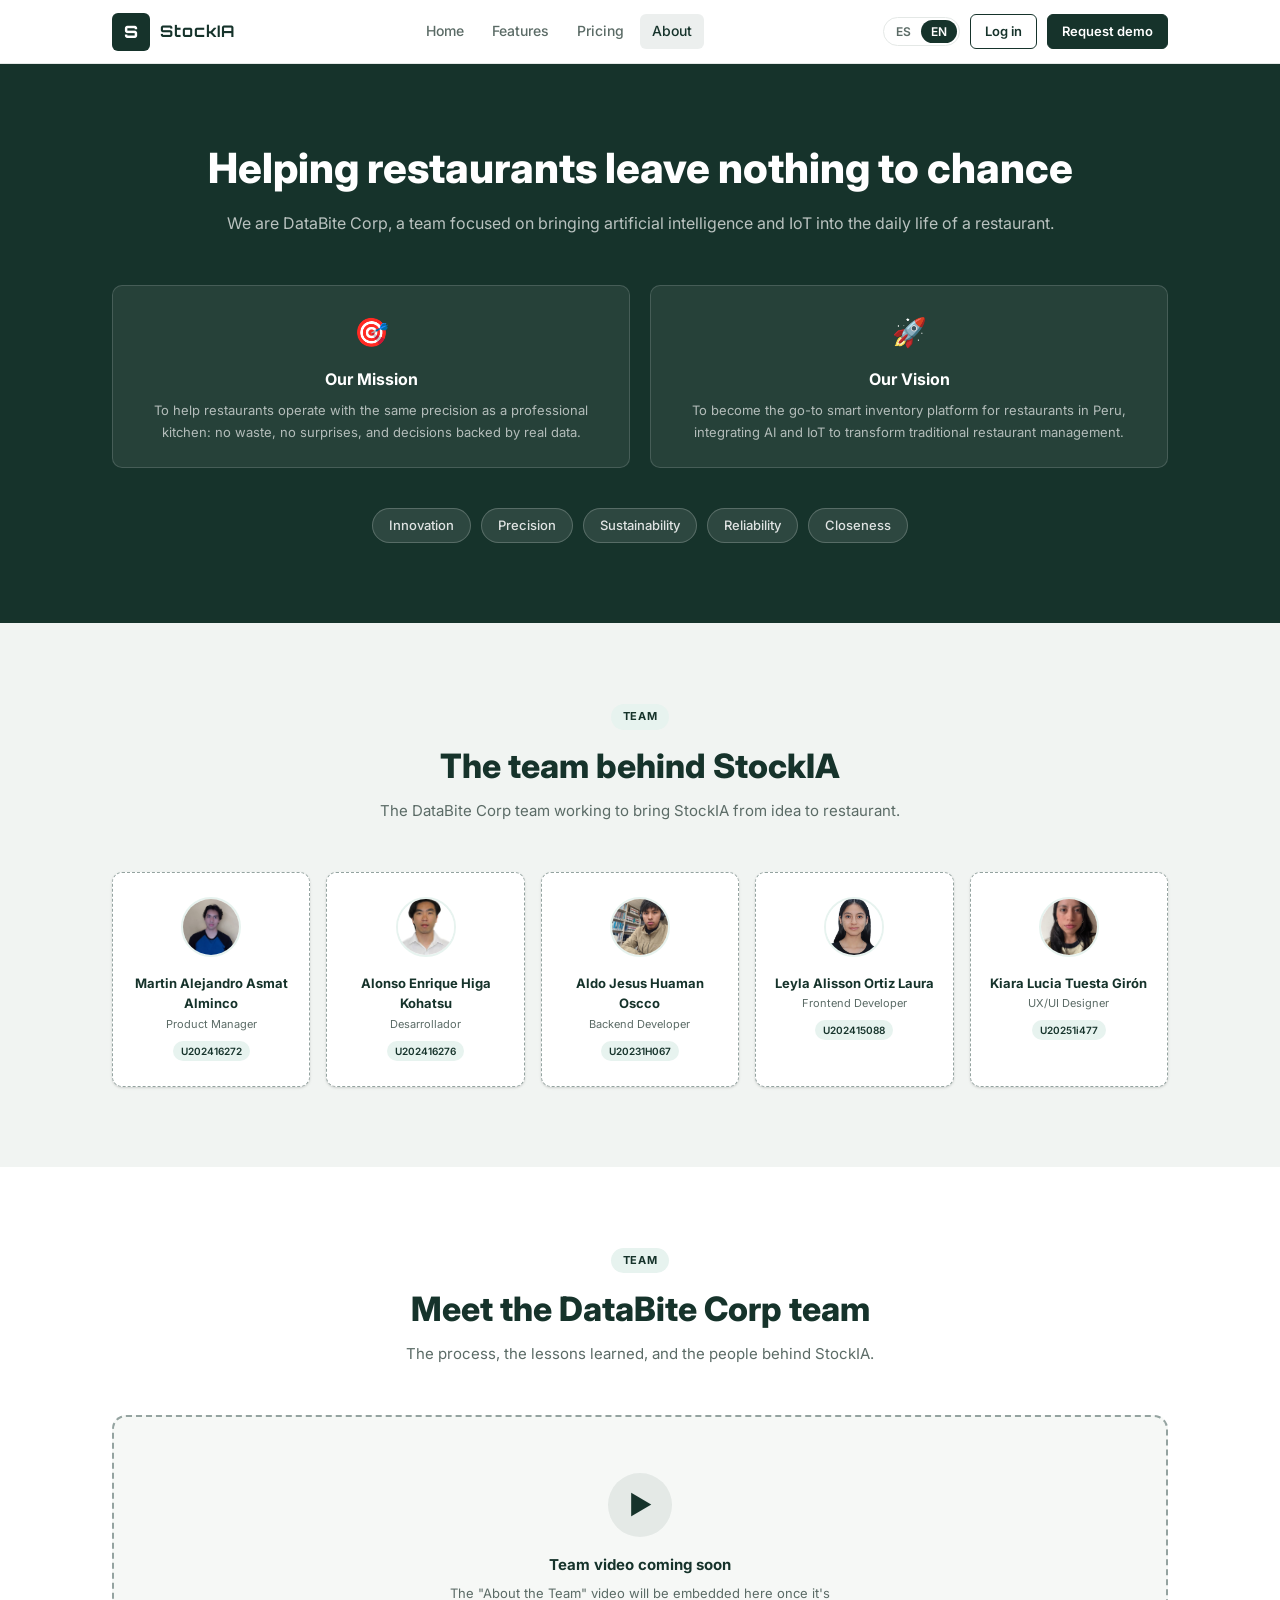
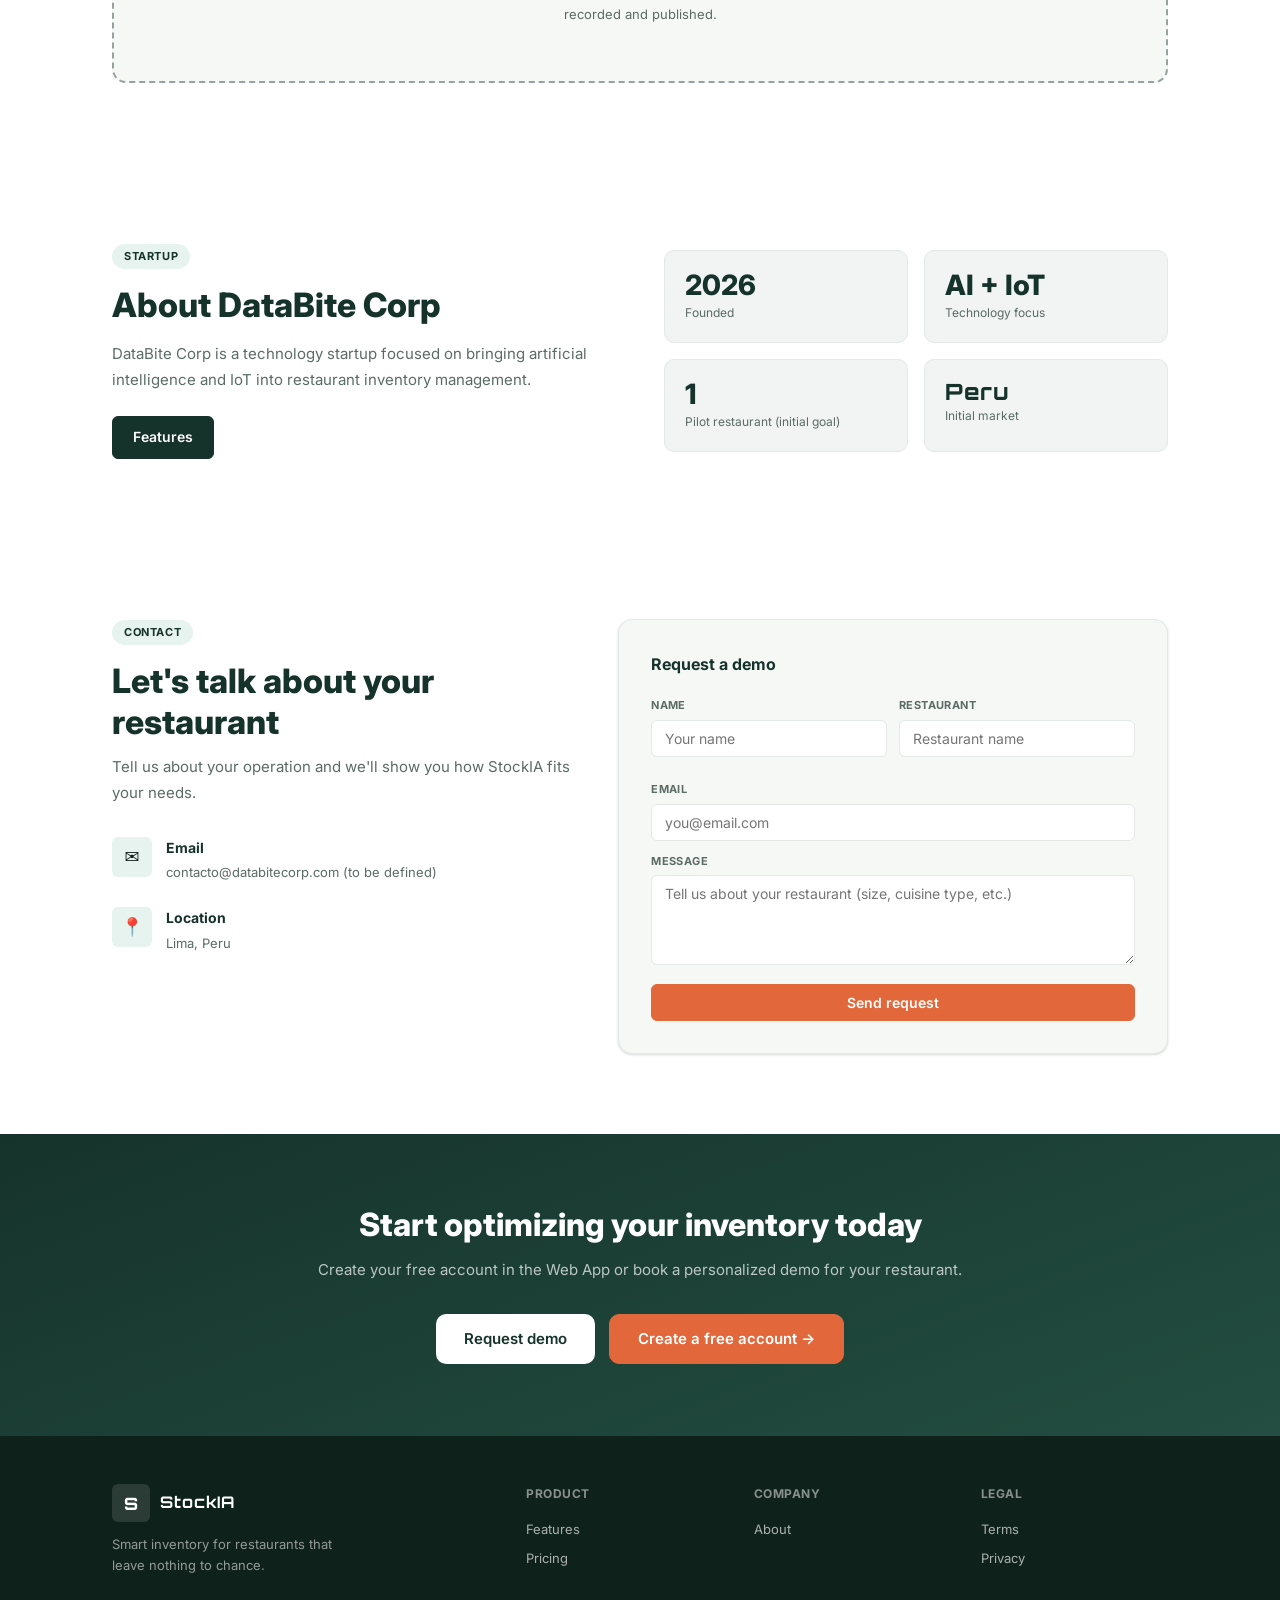
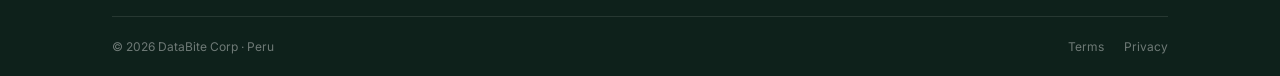
==== commit 3e1fb554: "feat(about): add sign-in and sign-up links to the web app" ====
--- a/about.html
+++ b/about.html
@@ -26,8 +26,8 @@
         <button class="lang-btn active" data-lang="es">ES</button>
         <button class="lang-btn" data-lang="en">EN</button>
       </div>
-      <a href="#" class="btn btn-primary btn-sm" data-i18n="nav.demo">Solicitar demo</a>
-    </div>
+<a href="https://webapp-stockia.vercel.app/auth/sign-in" class="btn btn-outline btn-sm" data-i18n="login.tag">Iniciar sesión</a>
+<a href="#contacto" class="btn btn-primary btn-sm navbar-demo" data-i18n="nav.demo">Solicitar demo</a>    </div>
   </div>
 </nav>
 
@@ -224,6 +224,7 @@
     <p class="section-sub white" data-i18n="cta.sub">Agenda una demo personalizada para tu restaurante. Sin tarjeta de crédito ni compromiso.</p>
     <div class="cta-banner-btns">
       <a href="#contacto" class="btn btn-lg" style="background:white;color:var(--primary);border-color:white;" data-i18n="cta.btn1">Solicitar demo</a>
+      <a href="https://webapp-stockia.vercel.app/auth/sign-up" class="btn btn-accent btn-lg" data-i18n="cta.btn2">Crear cuenta gratis →</a>
     </div>
   </div>
 </section>
--- a/css/styles.css
+++ b/css/styles.css
@@ -14,13 +14,7 @@
 button { font-family: inherit; cursor: pointer; }
 ul { list-style: none; }
 
-/* 3. CSS VARIABLES — STOCKIA PALETTE ------------------------
-   NOTA: paleta provisional (placeholder) pensada para un producto
-   de inventario inteligente + IA para restaurantes. Reemplazar los
-   valores hexadecimales cuando el equipo defina el brandbook final.
-   Se mantienen los NOMBRES de variable usados en el proyecto Qullqa
-   (--bg-blue, --primary, etc.) por compatibilidad de los componentes,
-   aunque el valor apunte ahora a un tono distinto de la paleta. */
+/* 3. CSS VARIABLES — STOCKIA PALETTE ----------------------- */
 :root {
   /* Primary — Verde bosque profundo (tecnología + sostenibilidad) */
   --primary:        #16332B;
@@ -775,6 +769,7 @@
   width: 60px; height: 60px;
   border-radius: 50%;
   background: var(--primary-alpha);
+  object-fit: cover;
   display: flex;
   align-items: center;
   justify-content: center;
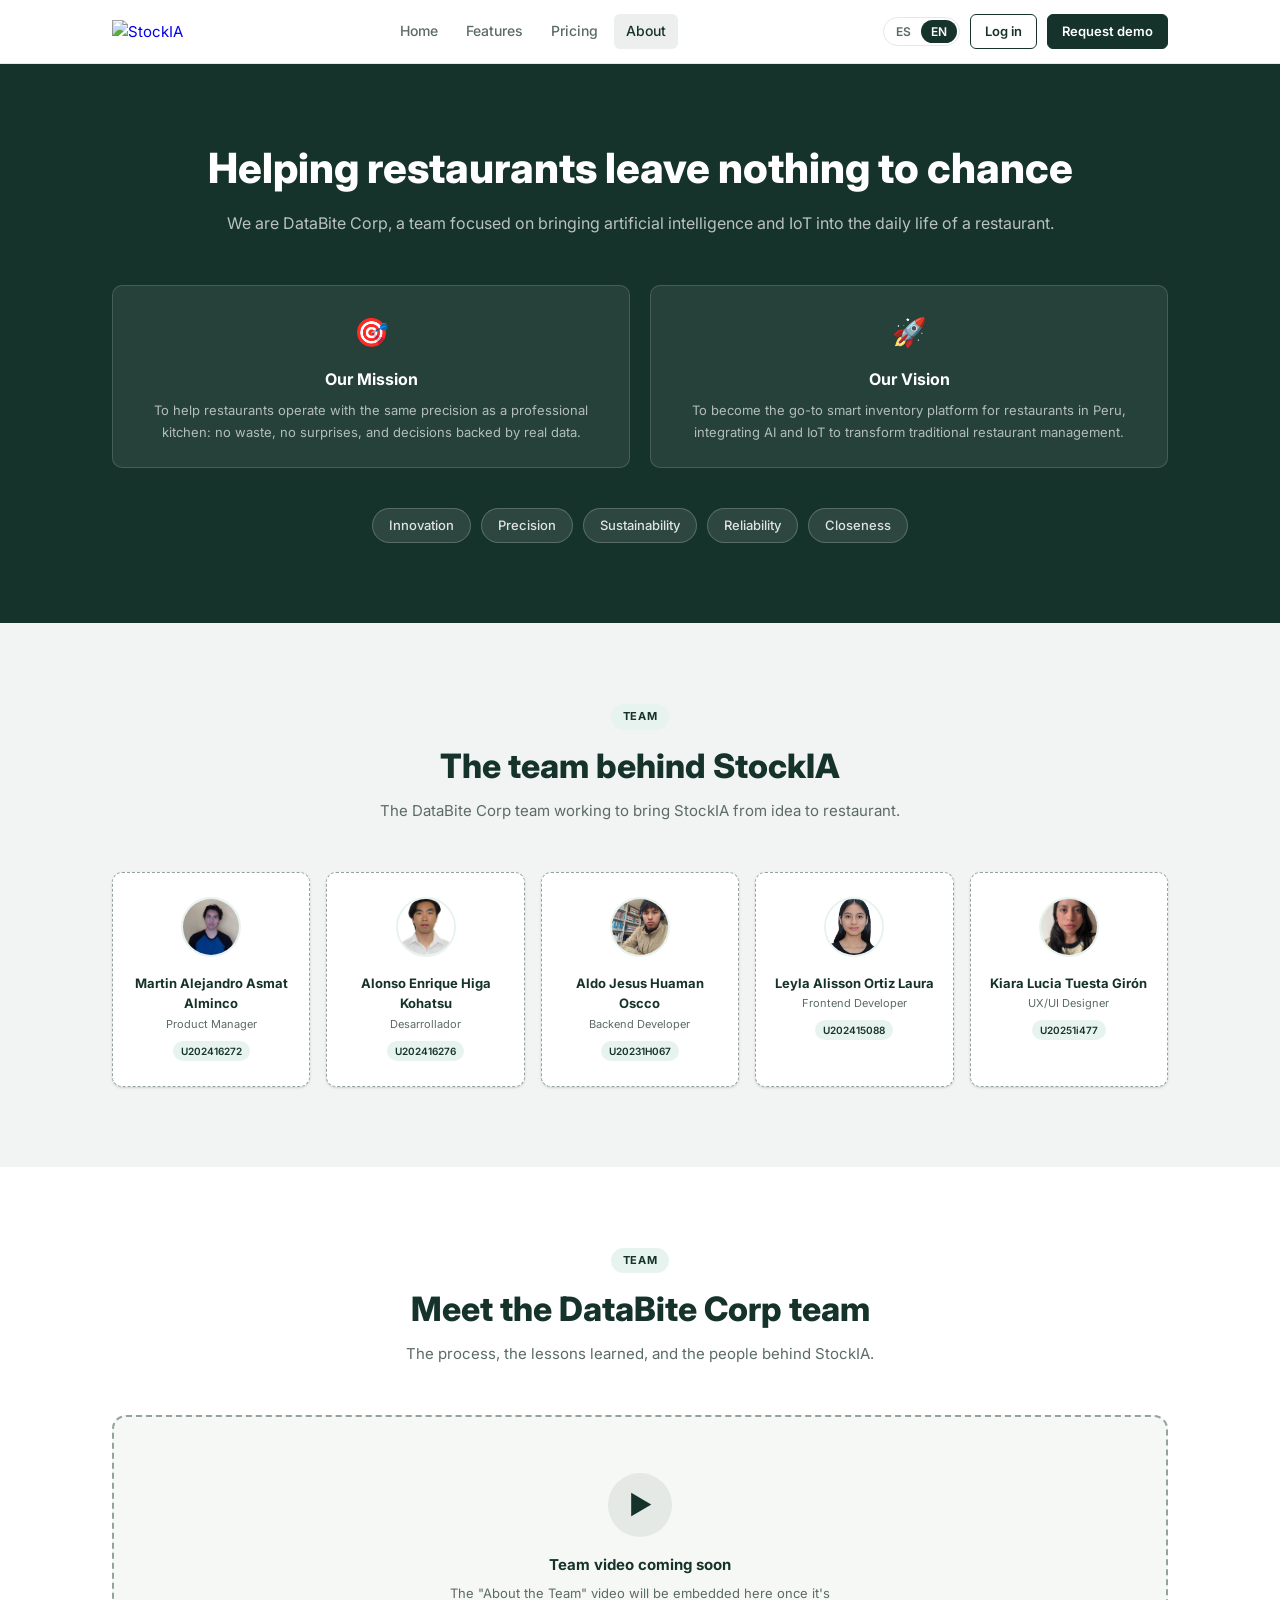
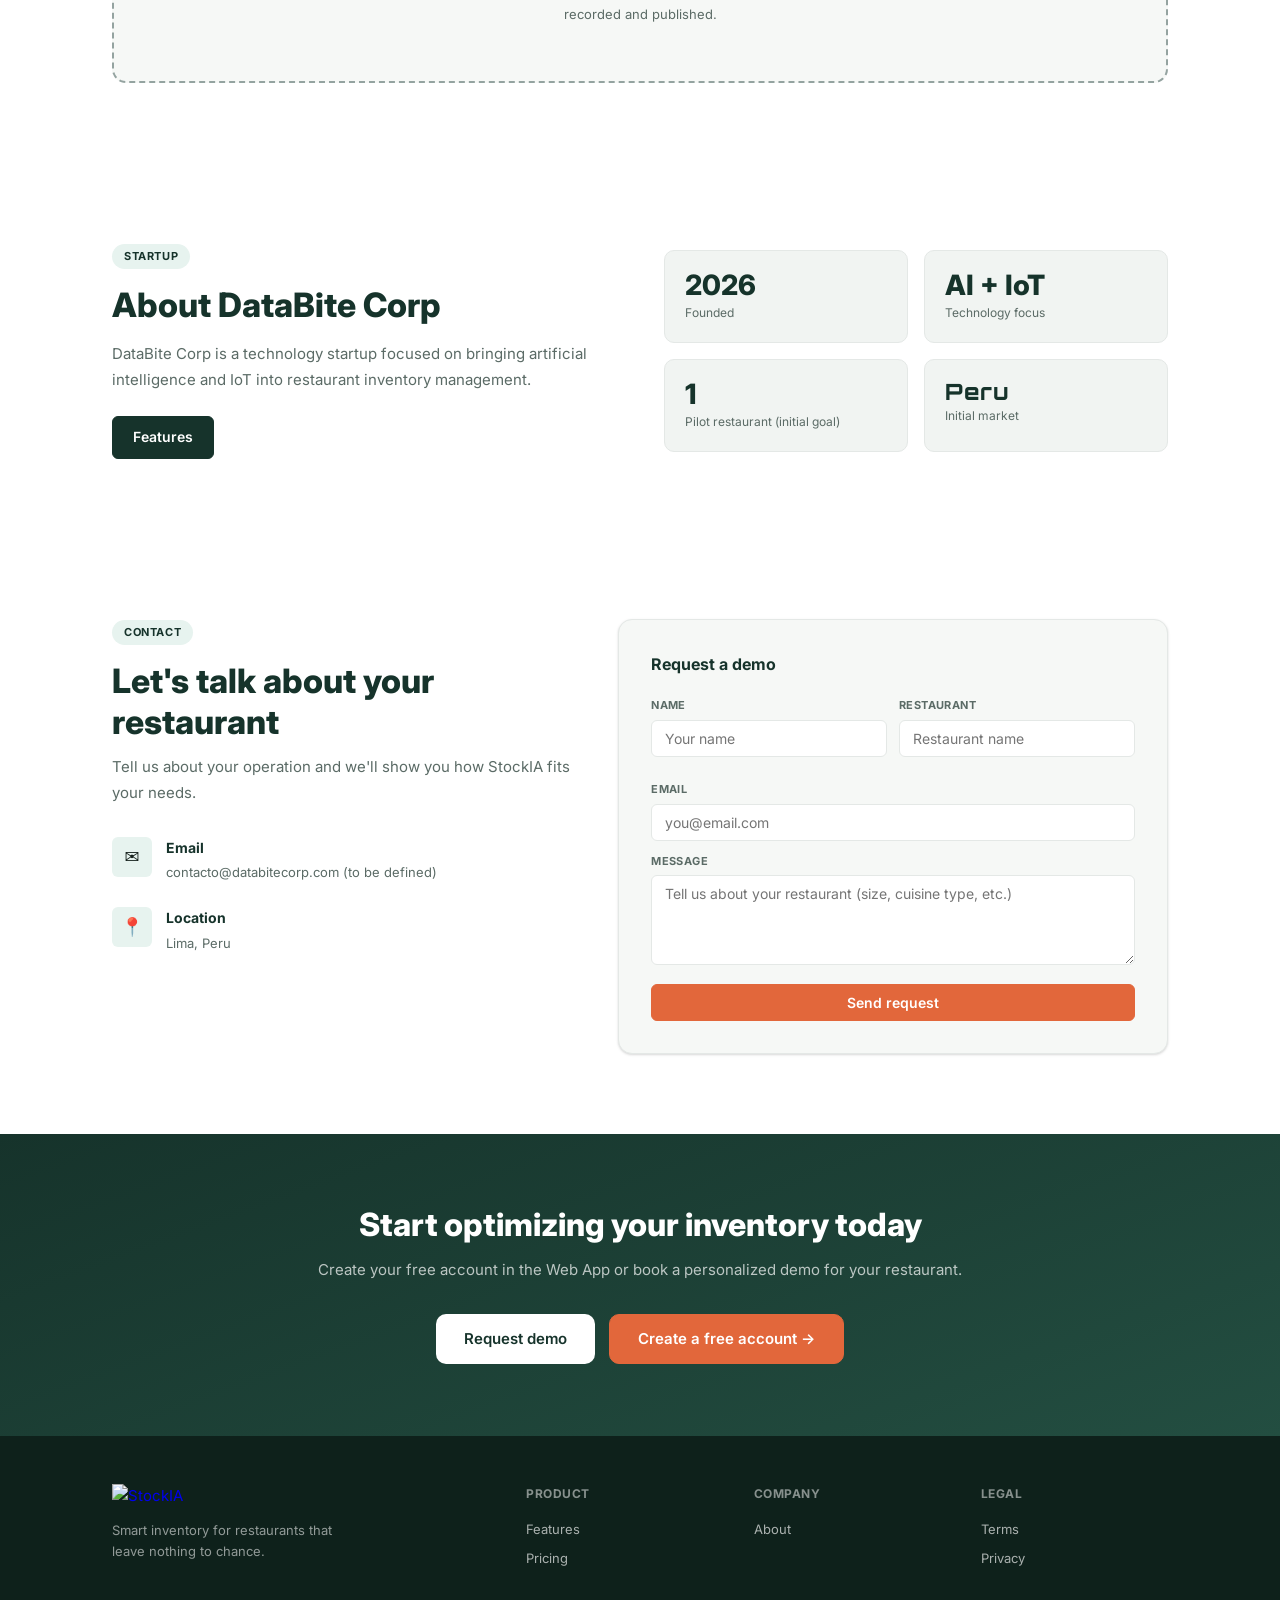
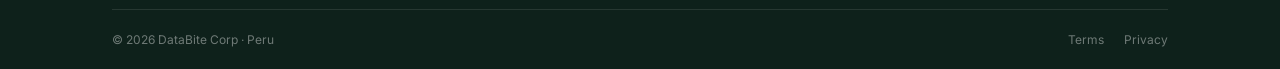
==== commit 7387ae92: "feat(about): add sign-in and sign-up links to the web app" ====
--- a/about.html
+++ b/about.html
@@ -6,14 +6,14 @@
   <title>Nosotros — StockIA</title>
   <meta name="description" content="Somos DataBite Corp, el equipo detrás de StockIA, inventario inteligente para restaurantes." />
   <link rel="stylesheet" href="css/styles.css" />
+  <link rel="icon" type="image/png" href="assets/img/logo.png" />
 </head>
 <body>
 
 <nav class="navbar">
   <div class="navbar-container">
     <a class="navbar-logo" href="index.html">
-      <div class="logo-icon"><span>S</span></div>
-      <span class="logo-name brand-font">StockIA</span>
+<img src="assets/img/logo.png" alt="StockIA" class="logo-img" />
     </a>
     <div class="navbar-links">
       <a href="index.html" data-i18n="nav.home">Inicio</a>
@@ -234,8 +234,7 @@
     <div class="footer-grid">
       <div class="footer-brand">
         <a class="navbar-logo" href="index.html">
-          <div class="logo-icon"><span>S</span></div>
-          <span class="logo-name brand-font">StockIA</span>
+<img src="assets/img/logo.png" alt="StockIA" class="logo-img" />
         </a>
         <p class="footer-tagline" data-i18n="ft.tagline">Inventario inteligente para restaurantes que no dejan nada al azar.</p>
       </div>
--- a/css/styles.css
+++ b/css/styles.css
@@ -1075,6 +1075,7 @@
   .form-row { grid-template-columns: 1fr; }
 }
 @media (max-width: 480px) {
+  .navbar-demo { display: none; }
   .features-grid { grid-template-columns: 1fr; }
   .integrations-grid { grid-template-columns: 1fr; }
   .how-steps { grid-template-columns: 1fr; }
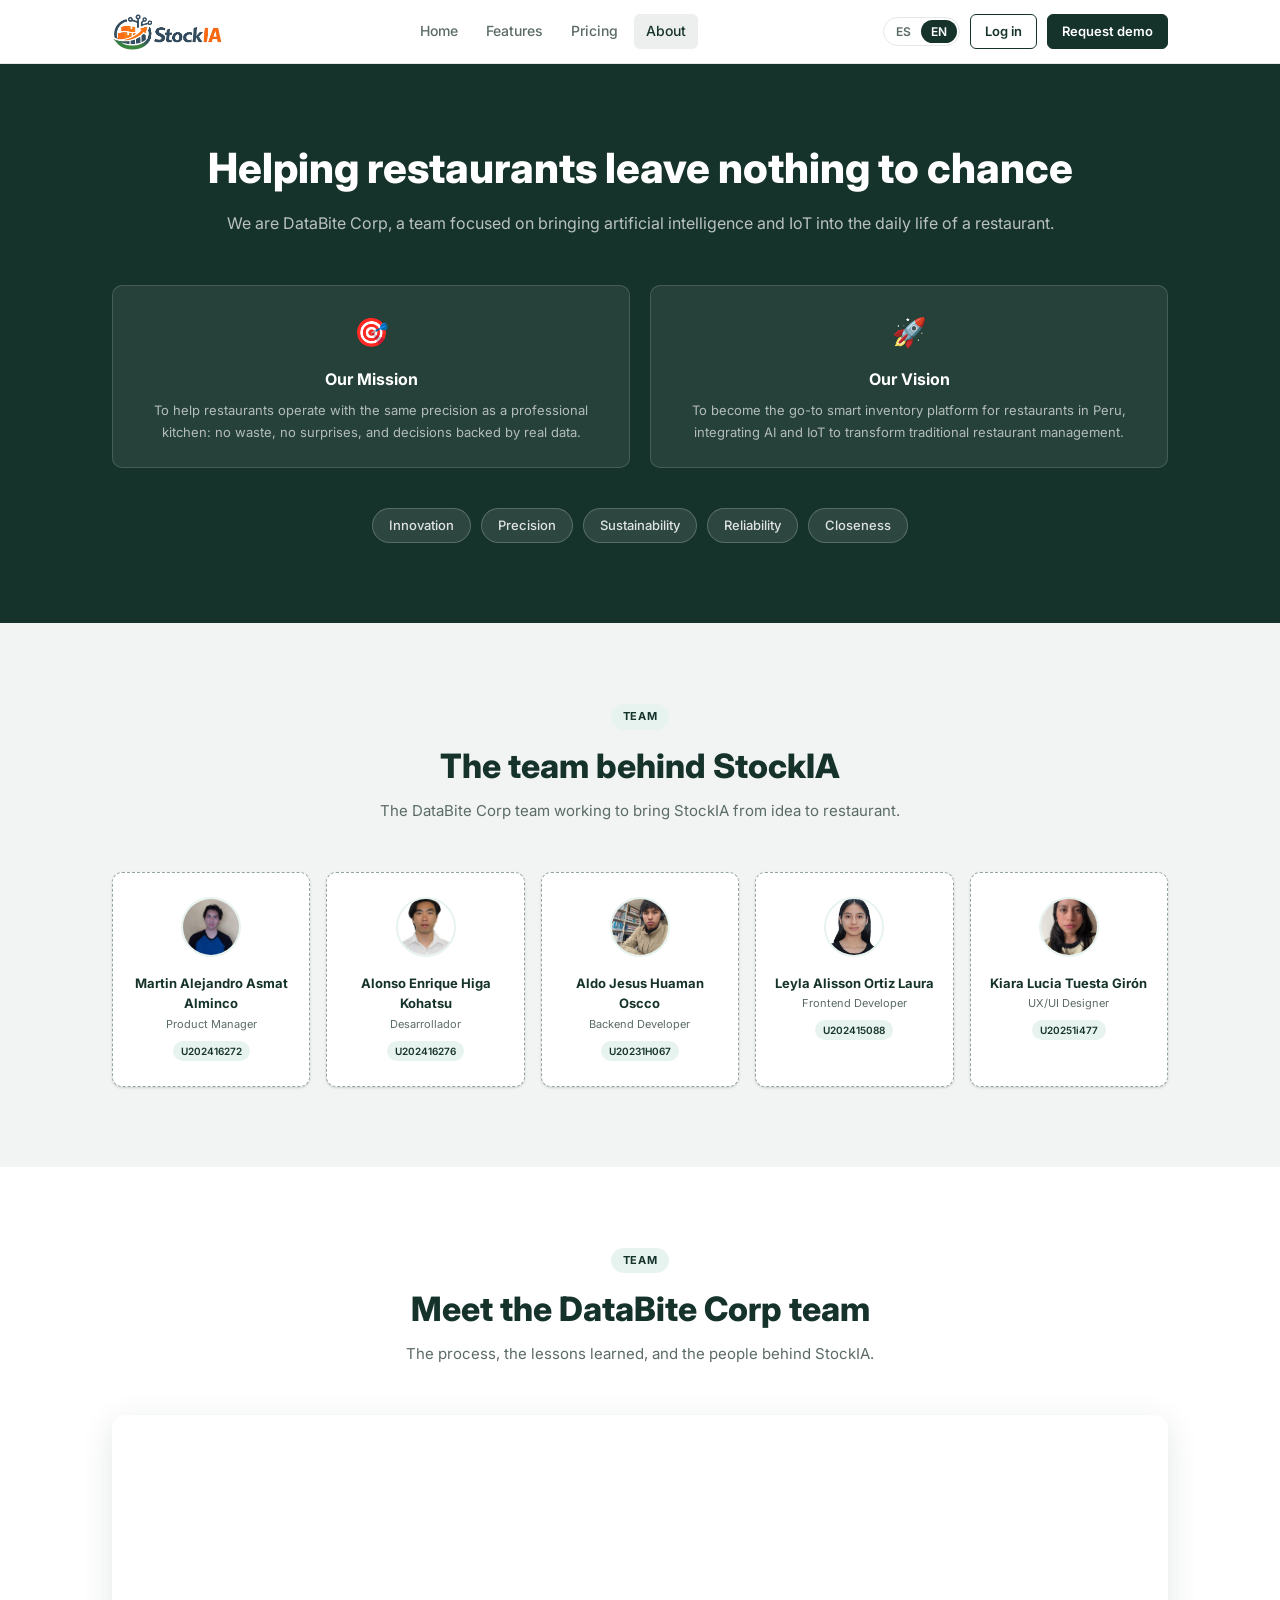
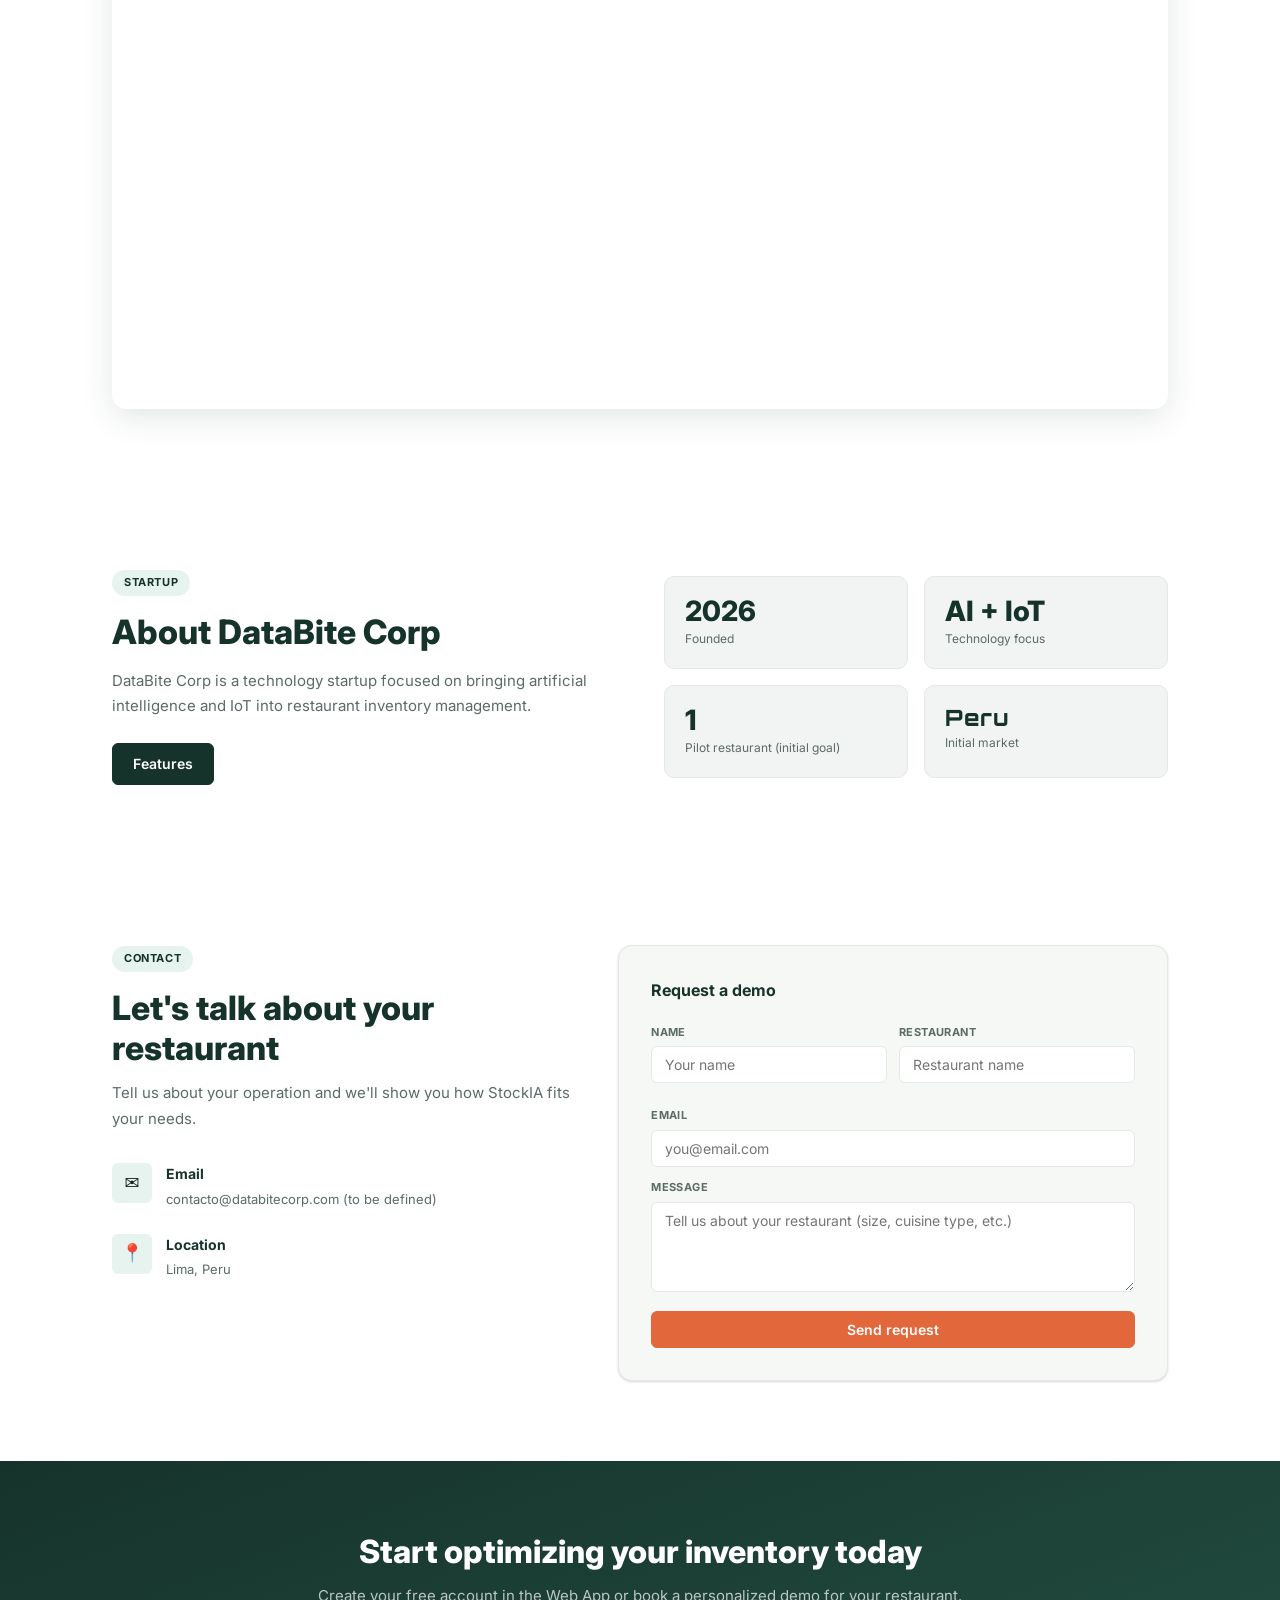
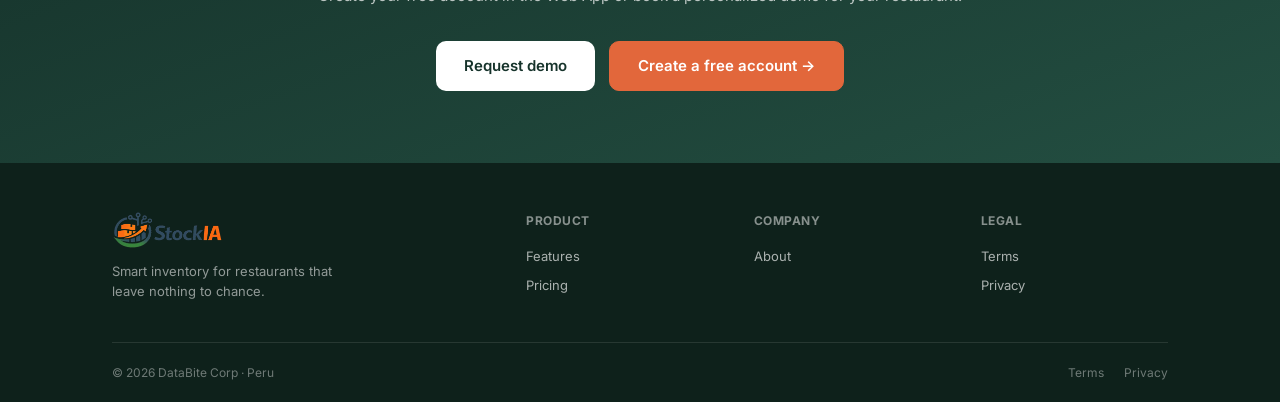
==== commit 33b1bcfa: "feat(about): embed the about the team video" ====
--- a/about.html
+++ b/about.html
@@ -119,19 +119,10 @@
       <h2 class="section-title" data-i18n="ab.vid.title">Conoce al equipo de DataBite Corp</h2>
       <p class="section-sub" style="margin-inline:auto;" data-i18n="ab.vid.sub">El proceso, los aprendizajes y las personas detrás de StockIA.</p>
     </div>
-    <!--
-      PENDIENTE: cuando exista el video "About the Team", reemplazar el bloque
-      .video-placeholder de abajo por:
-      <div class="video-wrapper">
-        <iframe src="https://www.youtube.com/embed/VIDEO_ID" title="DataBite Corp — About the Team"
-          frameborder="0" allowfullscreen></iframe>
-      </div>
-    -->
-    <div class="video-placeholder">
-      <div class="video-placeholder-icon">▶</div>
-      <div class="video-placeholder-title" data-i18n="ab.vid.ph.title">Video del equipo próximamente</div>
-      <div class="video-placeholder-text" data-i18n="ab.vid.ph.text">Aquí se incrustará el video "About the Team" una vez grabado y publicado.</div>
-    </div>
+<div class="video-wrapper">
+  <iframe src="https://upcedupe-my.sharepoint.com/personal/u202414970_upc_edu_pe/_layouts/15/embed.aspx?UniqueId=9d192a25-7c3e-4351-9f75-5b008f82a85a&embed=%7B%22ust%22%3Atrue%2C%22hv%22%3A%22CopyEmbedCode%22%7D&referrer=StreamWebApp&referrerScenario=EmbedDialog.Create"
+    title="DataBite Corp — About the Team" allowfullscreen></iframe>
+</div>
   </div>
 </section>
 
--- a/css/styles.css
+++ b/css/styles.css
@@ -143,6 +143,10 @@
   font-weight: 800;
   font-size: 17px;
 }
+
+.logo-img 
+{ height: 38px; width: auto; display: block; }
+
 .logo-name {
   font-family: 'Orbitron', sans-serif;
   font-size: 16px;
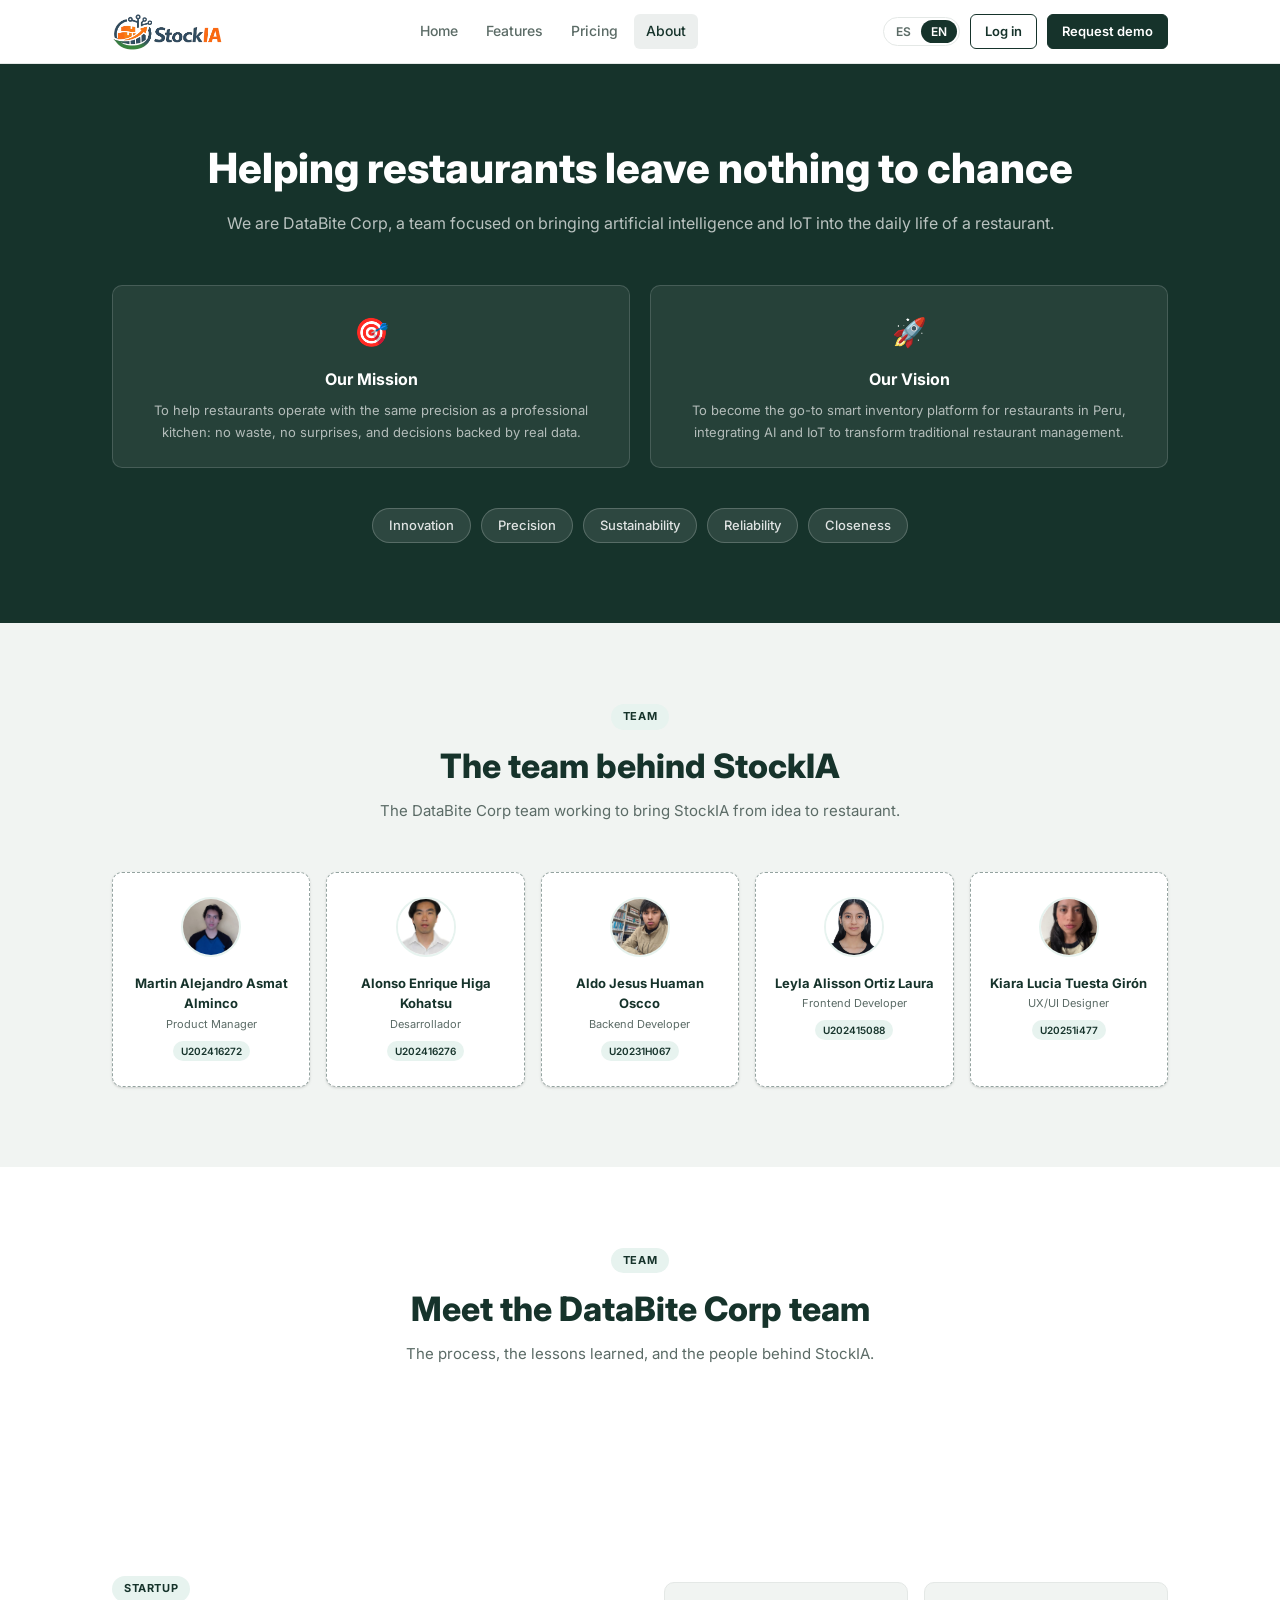
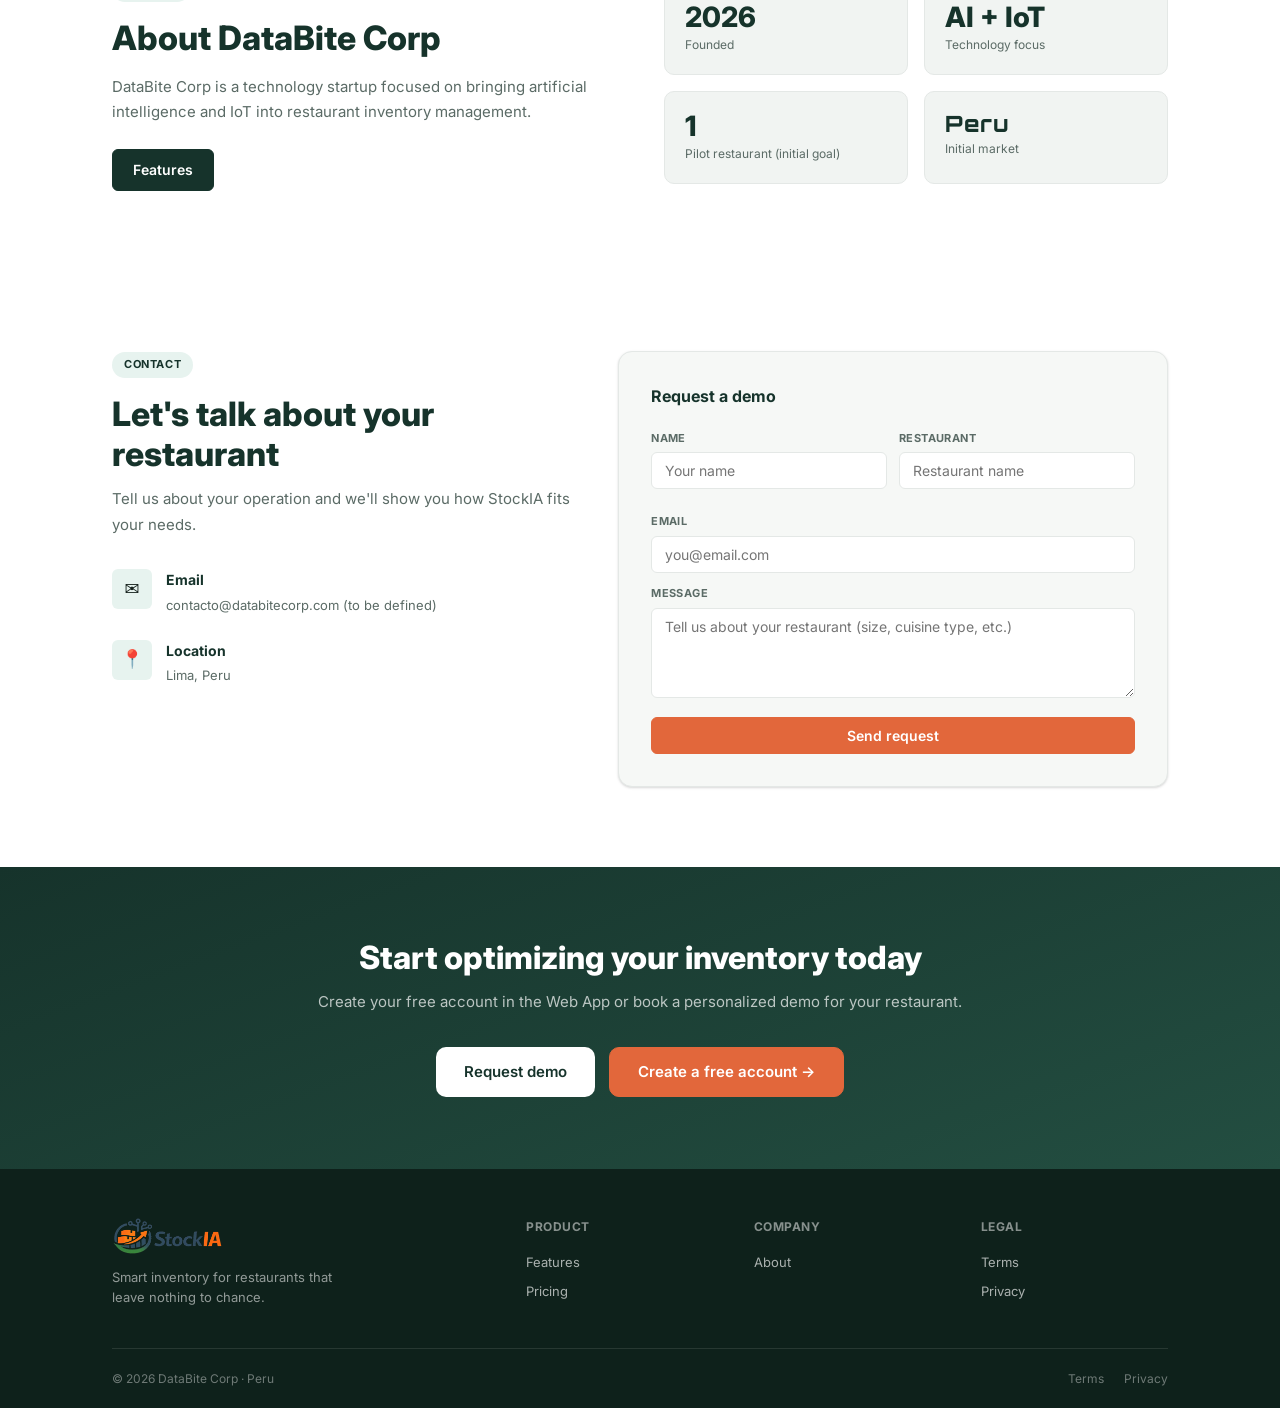
==== commit 486aa28c: "feat(about): update section" ====
--- a/about.html
+++ b/about.html
@@ -119,11 +119,16 @@
       <h2 class="section-title" data-i18n="ab.vid.title">Conoce al equipo de DataBite Corp</h2>
       <p class="section-sub" style="margin-inline:auto;" data-i18n="ab.vid.sub">El proceso, los aprendizajes y las personas detrás de StockIA.</p>
     </div>
-<div class="video-wrapper">
+
+    <!--
+    <div class="video-wrapper">
   <iframe src="https://upcedupe-my.sharepoint.com/personal/u202414970_upc_edu_pe/_layouts/15/embed.aspx?UniqueId=9d192a25-7c3e-4351-9f75-5b008f82a85a&embed=%7B%22ust%22%3Atrue%2C%22hv%22%3A%22CopyEmbedCode%22%7D&referrer=StreamWebApp&referrerScenario=EmbedDialog.Create"
     title="DataBite Corp — About the Team" allowfullscreen></iframe>
+  </div>
+  
+  -->
+  
 </div>
-  </div>
 </section>
 
 <section class="startup-section">
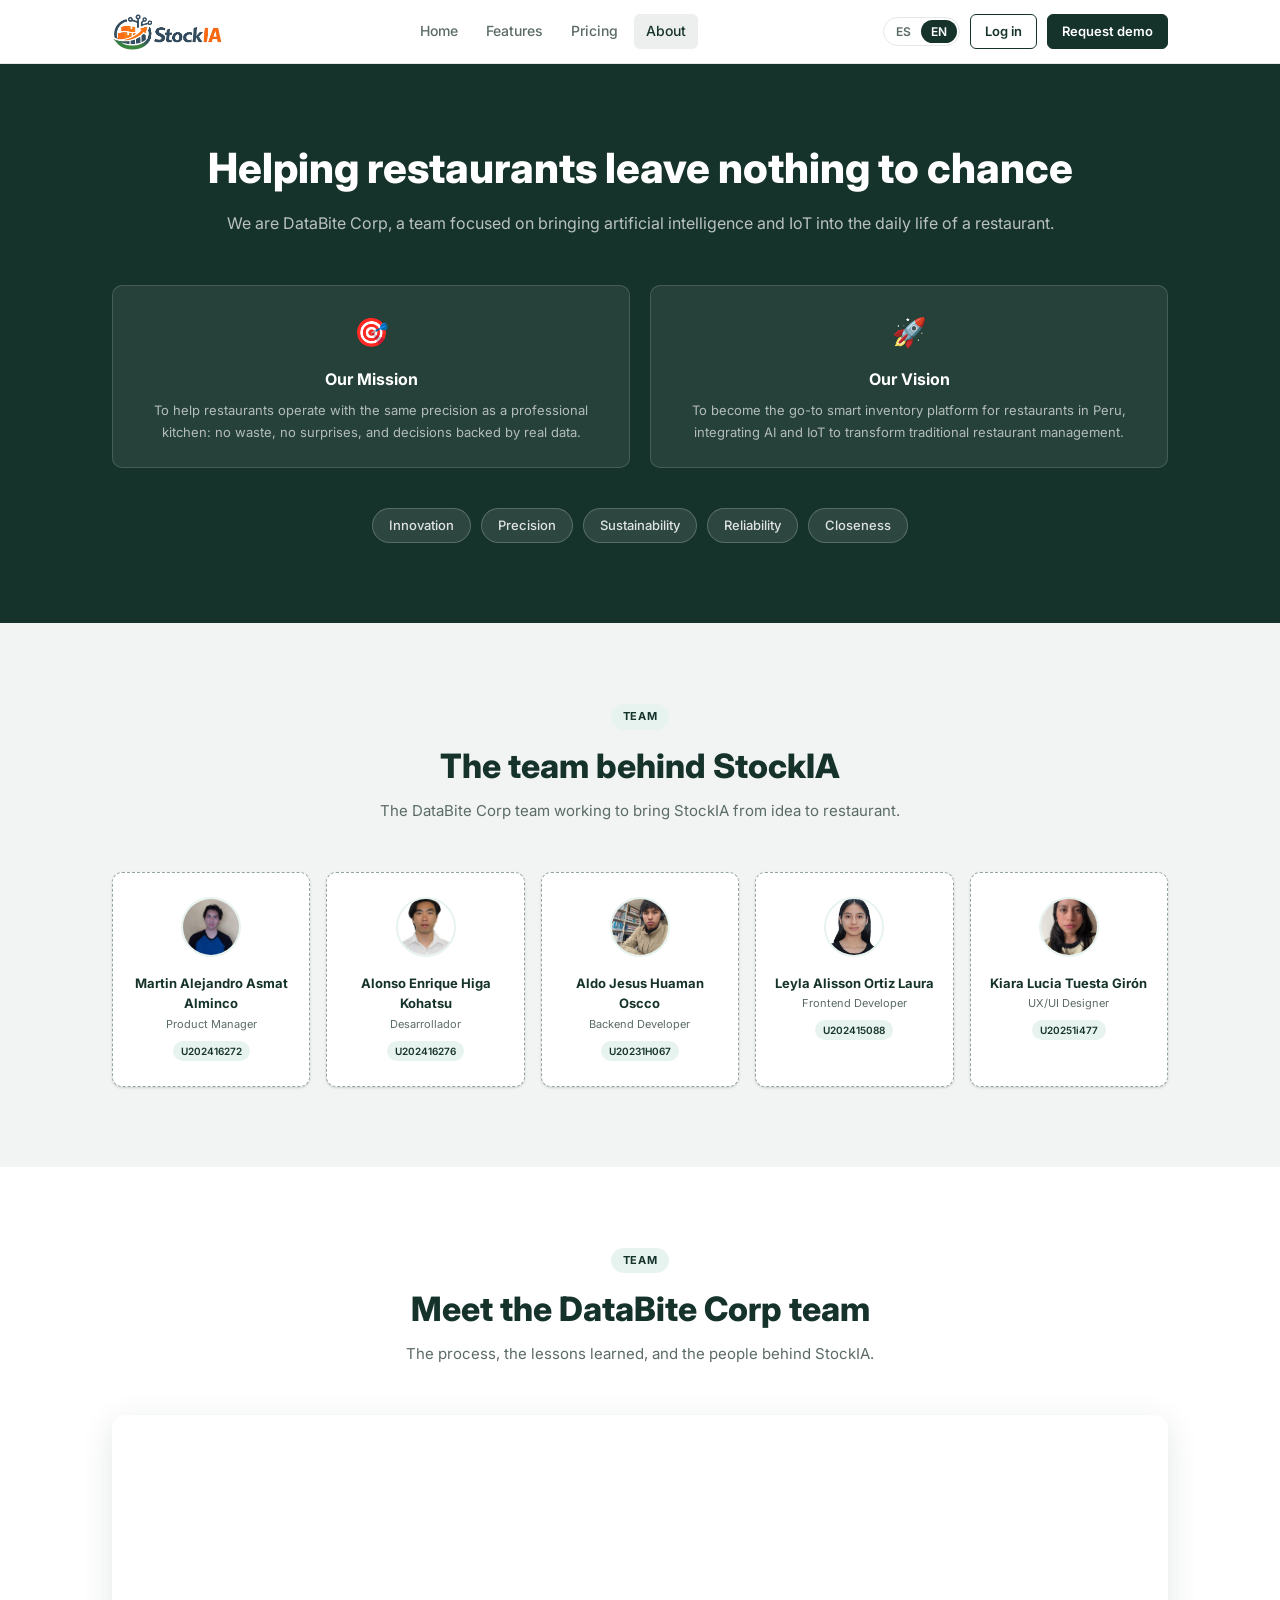
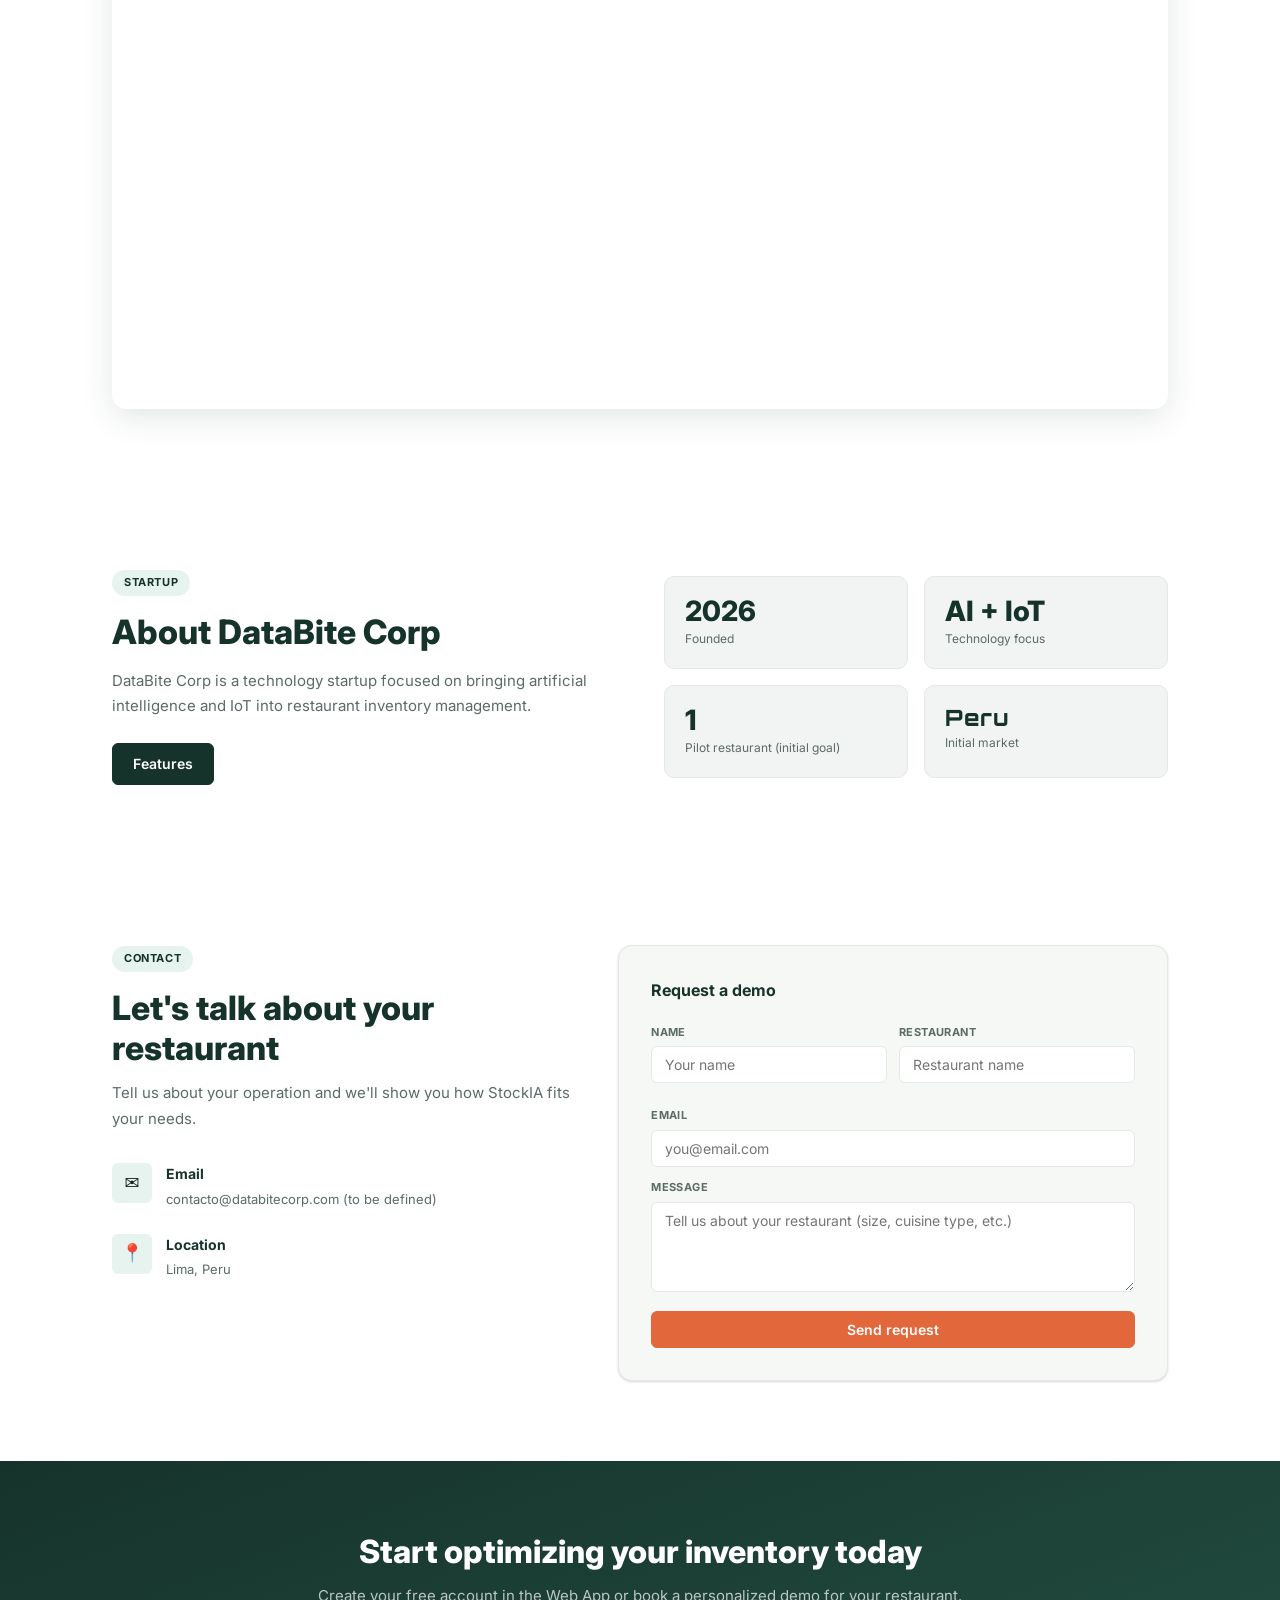
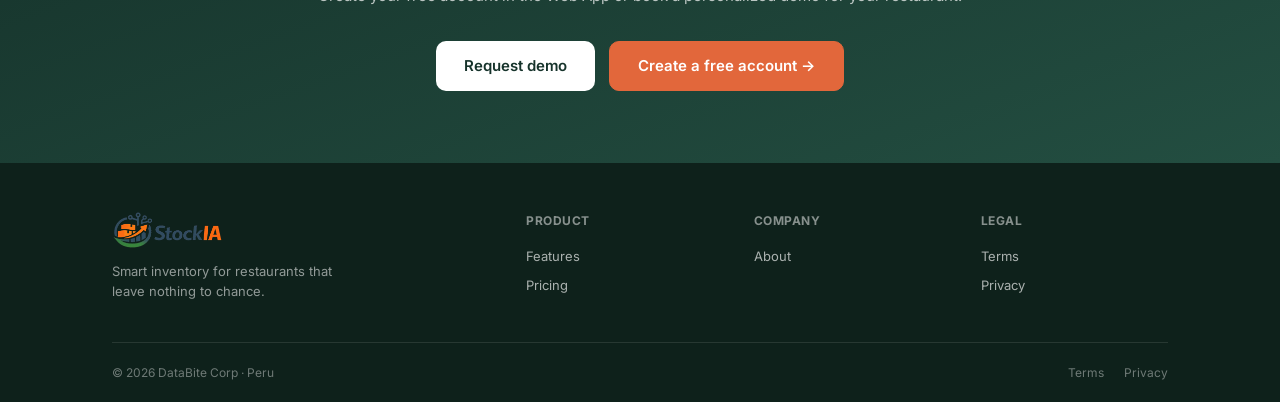
==== commit 9fcee943: "fix(about): embed the about the team video from youtube" ====
--- a/about.html
+++ b/about.html
@@ -120,13 +120,13 @@
       <p class="section-sub" style="margin-inline:auto;" data-i18n="ab.vid.sub">El proceso, los aprendizajes y las personas detrás de StockIA.</p>
     </div>
 
-    <!--
-    <div class="video-wrapper">
-  <iframe src="https://upcedupe-my.sharepoint.com/personal/u202414970_upc_edu_pe/_layouts/15/embed.aspx?UniqueId=9d192a25-7c3e-4351-9f75-5b008f82a85a&embed=%7B%22ust%22%3Atrue%2C%22hv%22%3A%22CopyEmbedCode%22%7D&referrer=StreamWebApp&referrerScenario=EmbedDialog.Create"
-    title="DataBite Corp — About the Team" allowfullscreen></iframe>
-  </div>
-  
-  -->
+<div class="video-wrapper">
+  <iframe src="https://www.youtube.com/embed/fFPrwVvnDCo"
+    title="DataBite Corp — About the Team"
+    allow="accelerometer; autoplay; clipboard-write; encrypted-media; gyroscope; picture-in-picture; web-share"
+    referrerpolicy="strict-origin-when-cross-origin"
+    allowfullscreen></iframe>
+</div>
   
 </div>
 </section>
